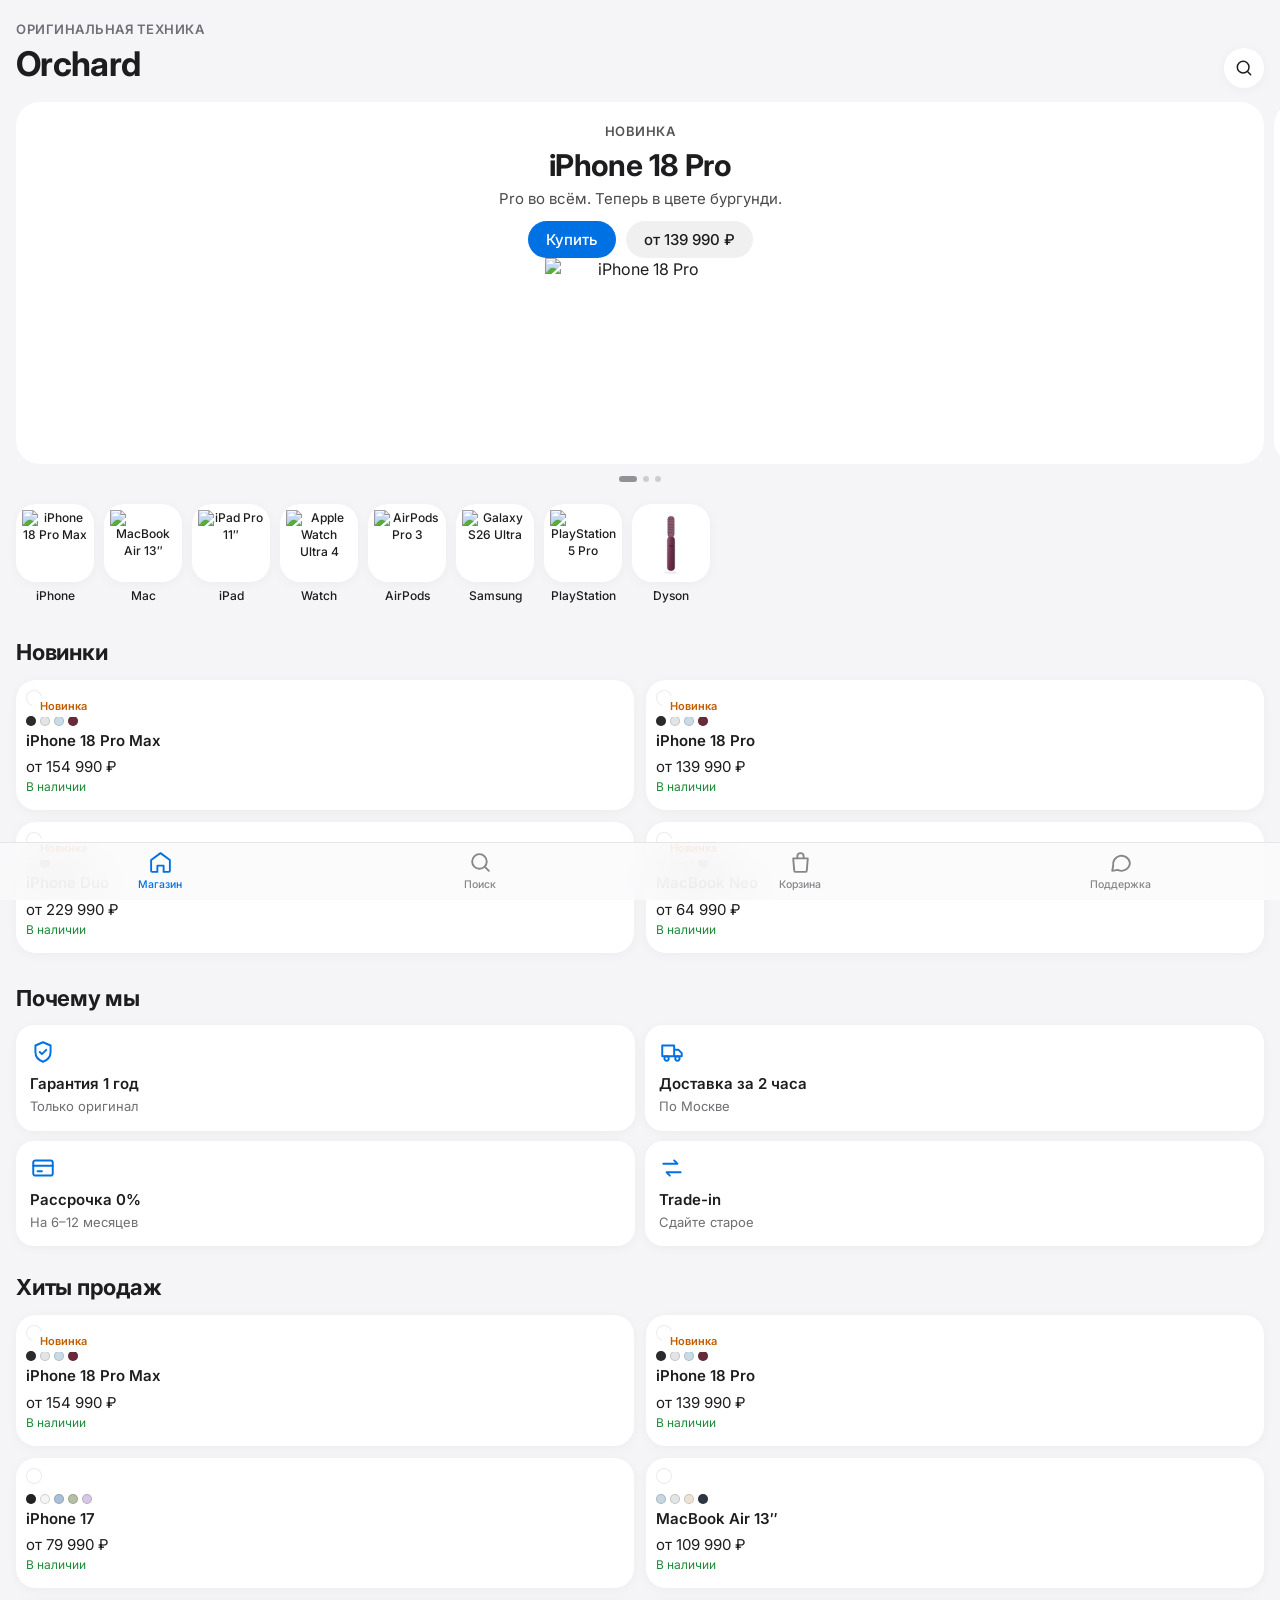
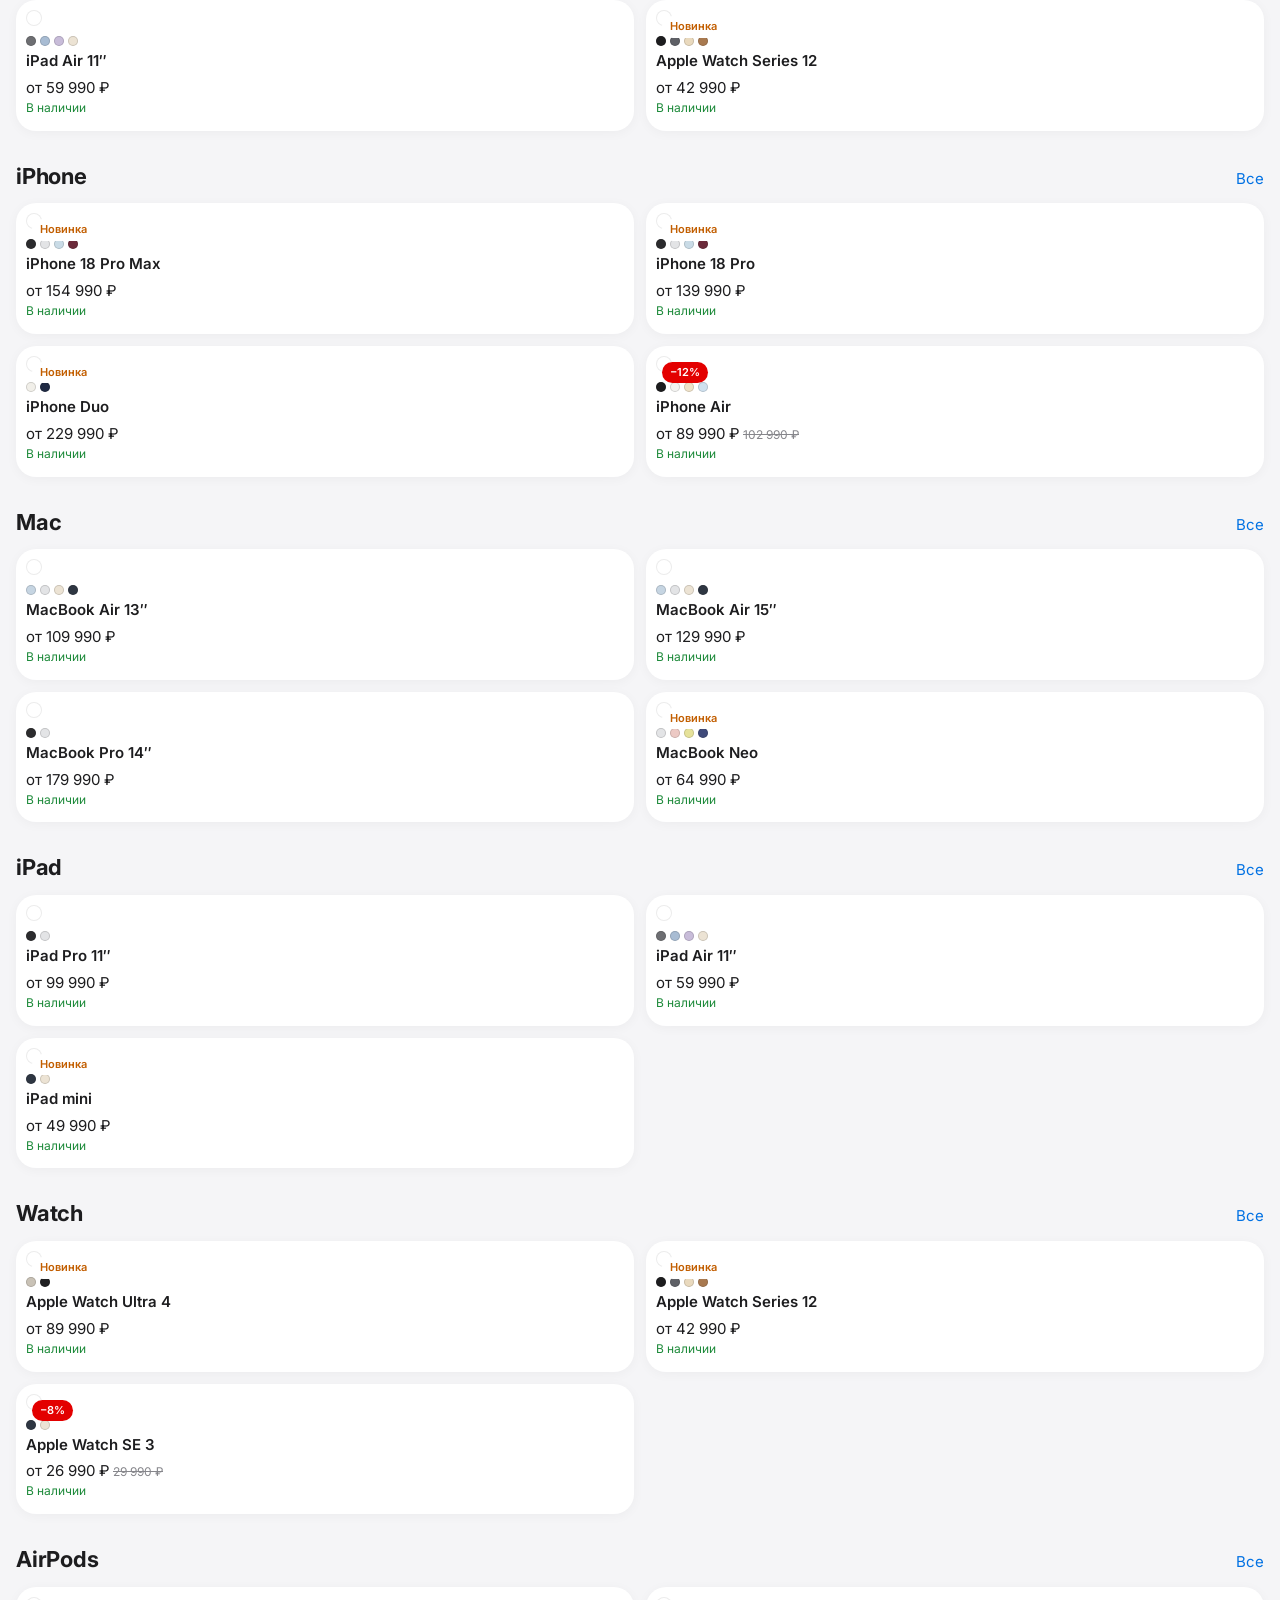
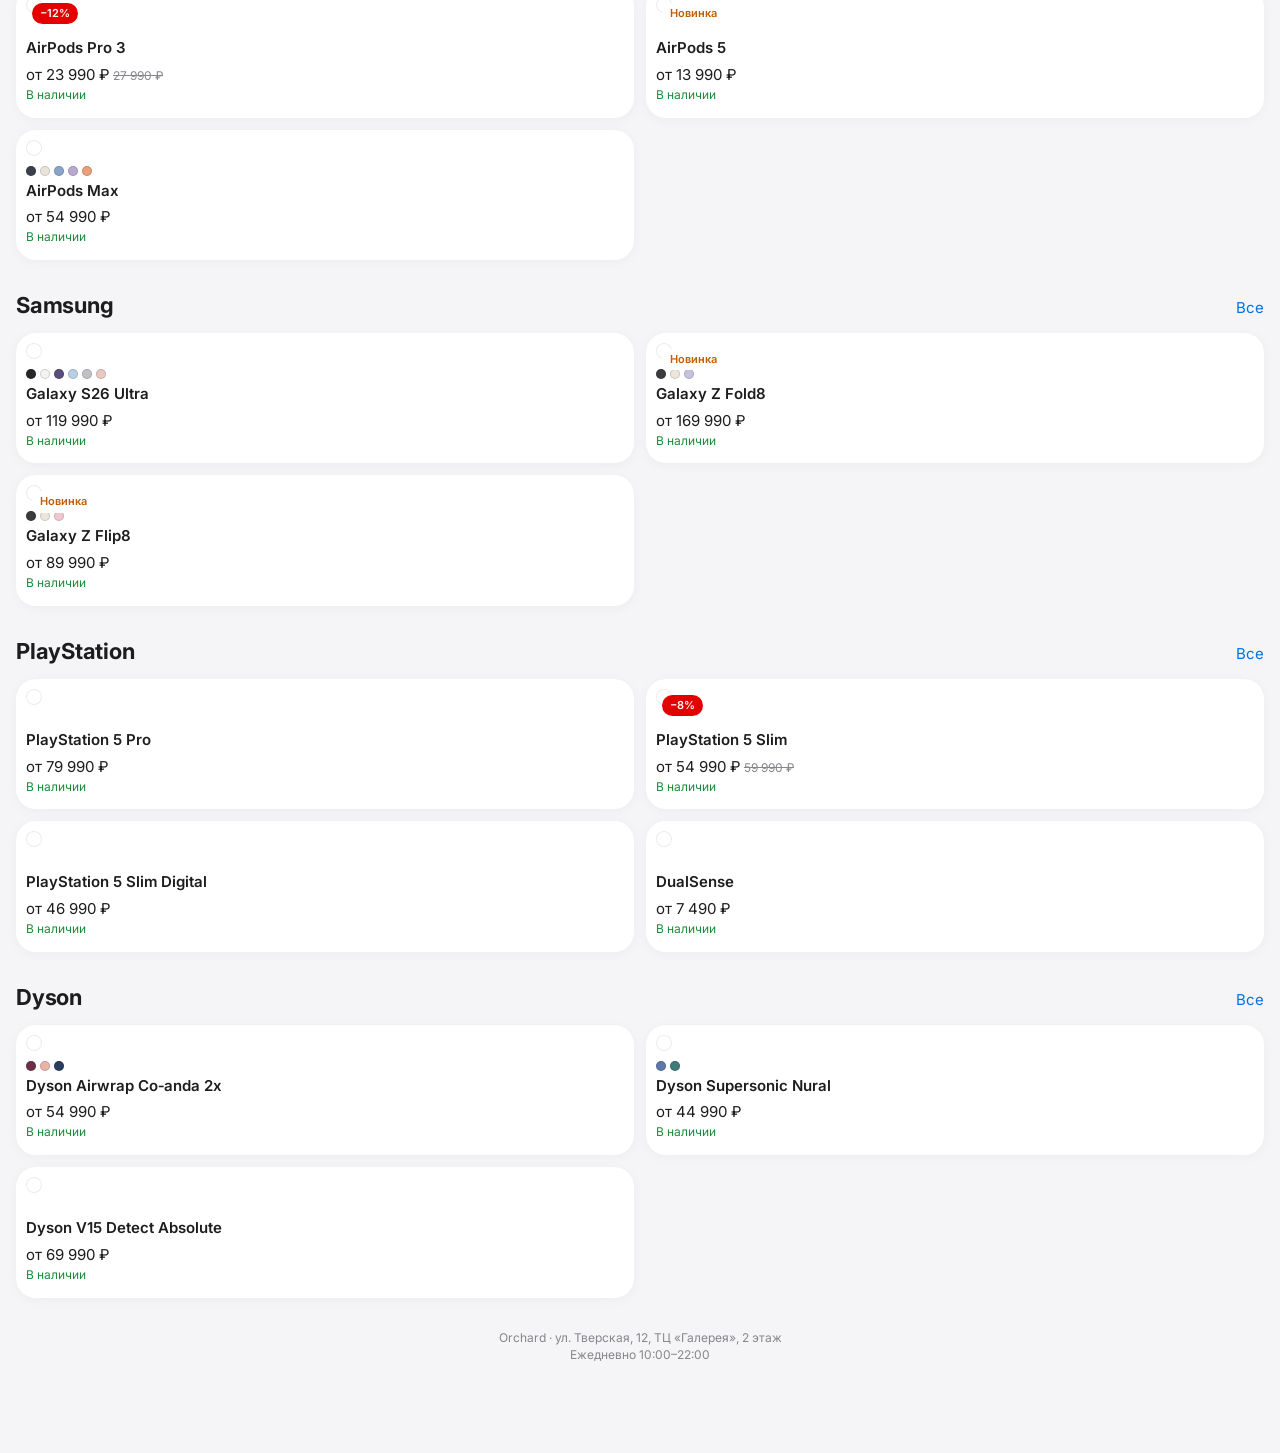
==== index.html @ dff0ef28 "Fix mobile layout: lock width, 2-column grids, stable photo sizes - grid columns use minmax(0,1fr) s" ====
<!doctype html>
<html lang="ru">
<head>
  <meta charset="utf-8">
  <meta name="viewport" content="width=device-width, initial-scale=1, maximum-scale=1, user-scalable=no, viewport-fit=cover">
  <meta name="format-detection" content="telephone=no">
  <title>Orchard — магазин техники</title>
  <script src="https://telegram.org/js/telegram-web-app.js"></script>
  <link rel="preconnect" href="https://fonts.googleapis.com">
  <link rel="preconnect" href="https://fonts.gstatic.com" crossorigin>
  <link href="https://fonts.googleapis.com/css2?family=Inter:wght@400;500;600;700&display=swap" rel="stylesheet">
  <link rel="stylesheet" href="css/style.css?v=10">
</head>
<body>
  <main id="view"></main>
  <div id="bottom"></div>
  <nav id="tabbar"></nav>
  <div id="toast"></div>

  <script src="js/data.js?v=10"></script>
  <script src="js/photos.js?v=10"></script>
  <script src="js/art.js?v=10"></script>
  <script src="js/app.js?v=10"></script>
</body>
</html>
---- css/style.css ----
:root {
  --bg: #f5f5f7;
  --card: #ffffff;
  --img-bg: #ffffff;
  --text: #1d1d1f;
  --text2: #6e6e73;
  --text3: #86868b;
  --line: rgba(0, 0, 0, .08);
  --accent: #0071e3;
  --accent-text: #ffffff;
  --green: #1d8a3a;
  --orange: #c25e00;
  --red: #e30000;
  --chip: rgba(0, 0, 0, .05);
  --bar: rgba(250, 250, 252, .82);
  --shadow: 0 2px 12px rgba(0, 0, 0, .04);
  --radius: 20px;
  --tabbar-h: 58px;
  --safe-b: env(safe-area-inset-bottom, 0px);
  --font: -apple-system, BlinkMacSystemFont, "SF Pro Text", "Inter", system-ui, sans-serif;
  color-scheme: light;
}
:root[data-theme="dark"] {
  --bg: #000000;
  --card: #1c1c1e;
  --img-bg: #ffffff;
  --text: #f5f5f7;
  --text2: #a1a1a6;
  --text3: #8e8e93;
  --line: rgba(255, 255, 255, .1);
  --accent: #2997ff;
  --green: #30d158;
  --orange: #ff9f0a;
  --red: #ff453a;
  --chip: rgba(255, 255, 255, .08);
  --bar: rgba(22, 22, 24, .82);
  --shadow: none;
  color-scheme: dark;
}

* { box-sizing: border-box; -webkit-tap-highlight-color: transparent; }
html, body { margin: 0; padding: 0; width: 100%; max-width: 100%; overflow-x: clip; overscroll-behavior-x: none; }
html { -webkit-text-size-adjust: 100%; text-size-adjust: 100%; }
body {
  background: var(--bg);
  color: var(--text);
  font-family: var(--font);
  font-size: 16px;
  line-height: 1.4;
  -webkit-font-smoothing: antialiased;
}
button { font: inherit; color: inherit; background: none; border: 0; padding: 0; cursor: pointer; }
input, textarea { font: inherit; color: inherit; }
img { display: block; max-width: 100%; }
svg { display: block; }

#view { padding-bottom: calc(var(--tabbar-h) + var(--safe-b) + 24px); min-height: 100vh; }
#view.no-tabbar { padding-bottom: calc(96px + var(--safe-b)); }
.enter { animation: enter .28s cubic-bezier(.2, .8, .2, 1); }
@keyframes enter { from { opacity: 0; transform: translateY(8px); } to { opacity: 1; transform: none; } }

.wrap { padding: 0 16px; }

/* ───── шапки ───── */
.home-head { display: flex; align-items: flex-end; justify-content: space-between; padding: 20px 16px 14px; }
.eyebrow { font-size: 13px; font-weight: 600; color: var(--text2); text-transform: uppercase; letter-spacing: .04em; }
.home-head h1 { margin: 2px 0 0; font-size: 34px; font-weight: 700; letter-spacing: -.02em; }
.round-btn { width: 40px; height: 40px; border-radius: 50%; background: var(--card); display: grid; place-items: center; box-shadow: var(--shadow); }
.round-btn svg { width: 20px; height: 20px; }

.topbar {
  position: sticky; top: 0; z-index: 20;
  display: flex; align-items: center; gap: 8px; min-height: 48px; padding: 6px 12px;
  background: var(--bar); backdrop-filter: saturate(180%) blur(20px); -webkit-backdrop-filter: saturate(180%) blur(20px);
  border-bottom: .5px solid var(--line);
}
.topbar .title { font-weight: 600; font-size: 17px; flex: 1; text-align: center; white-space: nowrap; overflow: hidden; text-overflow: ellipsis; }
.topbar .spacer { width: 72px; }
.backbtn { display: flex; align-items: center; gap: 2px; color: var(--accent); font-size: 17px; width: 72px; }
.backbtn svg { width: 22px; height: 22px; }
.tg .backbtn { visibility: hidden; }
.page-title { font-size: 30px; font-weight: 700; letter-spacing: -.02em; margin: 16px 16px 4px; }
.page-sub { color: var(--text2); margin: 0 16px 14px; font-size: 15px; }

/* ───── главная ───── */
.hero { display: flex; gap: 10px; overflow-x: auto; scroll-snap-type: x mandatory; padding: 0 16px; scrollbar-width: none; }
.hero::-webkit-scrollbar, .hscroll::-webkit-scrollbar, .chips::-webkit-scrollbar, .gallery::-webkit-scrollbar { display: none; }
.slide {
  flex: 0 0 100%; scroll-snap-align: center; border-radius: 24px; overflow: hidden; position: relative;
  min-height: 330px; padding: 20px 20px 16px; text-align: center; display: flex; flex-direction: column; align-items: center;
}
.slide .kicker { font-size: 13px; font-weight: 600; letter-spacing: .04em; text-transform: uppercase; opacity: .75; }
.slide h2 { margin: 4px 0 2px; font-size: 30px; font-weight: 700; letter-spacing: -.02em; }
.slide p { margin: 0; font-size: 15px; opacity: .8; }
.slide .art { width: 190px; height: 190px; margin-top: auto; }
.slide .art img { width: 100%; height: 100%; object-fit: contain; }
.slide .cta { margin-top: 12px; display: flex; gap: 10px; align-items: center; justify-content: center; font-size: 15px; }
.pill-btn { background: var(--accent); color: var(--accent-text); border-radius: 980px; padding: 8px 18px; font-weight: 500; font-size: 15px; }
.pill-btn.light { background: rgba(255, 255, 255, .22); color: inherit; backdrop-filter: blur(10px); }
.slide.light, .slide.warm, .slide.cool { background: #ffffff; color: #1d1d1f; }
.slide .pill-btn.light { background: rgba(0, 0, 0, .06); }
.dots { display: flex; justify-content: center; gap: 6px; margin: 12px 0 4px; }
.dots i { width: 6px; height: 6px; border-radius: 3px; background: var(--text3); opacity: .35; transition: all .25s; }
.dots i.on { width: 18px; opacity: .9; }

.cats { display: flex; gap: 10px; overflow-x: auto; padding: 18px 16px 6px; scrollbar-width: none; }
.cats::-webkit-scrollbar { display: none; }
.cat { flex: 0 0 auto; width: 78px; text-align: center; font-size: 12px; font-weight: 500; }
.cat .ic { width: 78px; height: 78px; border-radius: 20px; background: var(--img-bg); box-shadow: var(--shadow); padding: 6px; margin-bottom: 6px; }
.cat .ic svg, .cat .ic img { width: 100%; height: 100%; object-fit: contain; }

.section-h { display: flex; align-items: baseline; justify-content: space-between; padding: 26px 16px 12px; }
.section-h h3 { margin: 0; font-size: 22px; font-weight: 700; letter-spacing: -.01em; }
.section-h button { color: var(--accent); font-size: 15px; }

.hscroll { display: flex; gap: 12px; overflow-x: auto; padding: 0 16px 4px; scroll-snap-type: x proximity; scrollbar-width: none; }
.hscroll .pcard { flex: 0 0 168px; scroll-snap-align: start; }

.perks { display: grid; grid-template-columns: 1fr 1fr; gap: 10px; padding: 0 16px; }
.perk { background: var(--card); border-radius: 18px; padding: 14px; box-shadow: var(--shadow); text-align: left; }
.perk svg { width: 26px; height: 26px; color: var(--accent); margin-bottom: 8px; }
.perk b { display: block; font-size: 15px; font-weight: 600; }
.perk span { font-size: 13px; color: var(--text2); }

/* ───── карточки товаров ───── */
.grid { display: grid; grid-template-columns: repeat(2, minmax(0, 1fr)); gap: 12px; padding: 0 16px; }
.pcard { background: var(--card); border-radius: var(--radius); padding: 10px 10px 14px; text-align: left; box-shadow: var(--shadow); display: flex; flex-direction: column; position: relative; min-width: 0; overflow: hidden; }
.pcard .img { aspect-ratio: 1; border-radius: 14px; background: var(--img-bg); padding: 8px; margin-bottom: 10px; box-shadow: inset 0 0 0 1px var(--line); }
.pcard .img svg, .pcard .img img { width: 100%; height: 100%; object-fit: contain; }
.pcard .sw { display: flex; gap: 4px; margin-bottom: 6px; height: 10px; }
.pcard .sw i { width: 10px; height: 10px; border-radius: 50%; box-shadow: inset 0 0 0 1px rgba(0, 0, 0, .15); }
.pcard .nm { font-weight: 600; font-size: 15px; line-height: 1.25; overflow-wrap: anywhere; }
.pcard .pr { margin-top: auto; padding-top: 6px; font-size: 15px; }
.pcard .pr s { color: var(--text3); font-size: 12px; margin-left: 4px; }
.pcard .st { font-size: 12px; margin-top: 2px; }
.badge { position: absolute; z-index: 2; top: 16px; left: 16px; font-size: 11px; font-weight: 600; padding: 3px 8px; border-radius: 980px; background: var(--card); color: var(--orange); }
.badge.sale { background: var(--red); color: #fff; }
.ok { color: var(--green); }
.warn { color: var(--orange); }

/* ───── фильтры ───── */
.chips { display: flex; gap: 8px; overflow-x: auto; padding: 0 16px 14px; scrollbar-width: none; }
.chip { flex: 0 0 auto; padding: 7px 14px; border-radius: 980px; background: var(--chip); font-size: 14px; font-weight: 500; white-space: nowrap; }
.chip.on { background: var(--text); color: var(--bg); }

/* ───── страница товара ───── */
.gallery-wrap { position: relative; background: var(--img-bg); padding-bottom: 10px; }
.gallery-wrap .dots i { background: #86868b; }
.pd { margin-top: 0; }
.gallery { display: flex; overflow-x: auto; scroll-snap-type: x mandatory; scrollbar-width: none; }
.gallery .g { flex: 0 0 100%; min-width: 0; scroll-snap-align: center; aspect-ratio: 1 / .78; padding: 20px 48px 4px; }
.gallery .g svg, .gallery .g img { width: 100%; height: 100%; object-fit: contain; }
.gallery-wrap .badge { top: 14px; left: 16px; background: #f2f2f4; color: #c25e00; }
.gallery-wrap .badge.sale { background: var(--red); }
.pd { background: var(--card); padding: 4px 16px 20px; border-radius: 0 0 28px 28px; }
.pd h1 { font-size: 28px; font-weight: 700; letter-spacing: -.02em; margin: 6px 0 2px; line-height: 1.15; }
.pd .sub { color: var(--text2); font-size: 15px; }
.stock { display: inline-flex; align-items: center; gap: 6px; font-size: 14px; font-weight: 500; margin-top: 10px; }
.stock::before { content: ""; width: 7px; height: 7px; border-radius: 50%; background: currentColor; }
.price { display: flex; align-items: baseline; gap: 10px; margin-top: 14px; flex-wrap: wrap; }
.price b { font-size: 28px; font-weight: 700; letter-spacing: -.01em; }
.price s { color: var(--text3); font-size: 16px; }
.price .disc { color: var(--red); font-size: 14px; font-weight: 600; }
.installment { font-size: 14px; color: var(--text2); margin-top: 2px; }

.opt-block { margin-top: 22px; }
.opt-label { font-size: 15px; font-weight: 600; margin-bottom: 10px; }
.opt-label span { font-weight: 400; color: var(--text2); }
.swatches { display: flex; flex-wrap: wrap; gap: 12px; }
.swatch { width: 34px; height: 34px; border-radius: 50%; position: relative; box-shadow: inset 0 0 0 1px rgba(0, 0, 0, .15), inset 0 -6px 10px rgba(0, 0, 0, .08); }
.swatch.on::after { content: ""; position: absolute; inset: -5px; border-radius: 50%; border: 2px solid var(--accent); }
.swatch.out::before { content: ""; position: absolute; left: 50%; top: 3px; bottom: 3px; width: 1.5px; background: var(--text3); transform: rotate(45deg); }
.seg { display: grid; grid-template-columns: repeat(2, 1fr); gap: 8px; }
.seg.one { grid-template-columns: 1fr; }
.seg button { border: 1.5px solid var(--line); border-radius: 14px; padding: 11px 12px; text-align: left; transition: border-color .15s; }
.seg button b { display: block; font-size: 15px; font-weight: 600; }
.seg button span { font-size: 13px; color: var(--text2); }
.seg button.on { border-color: var(--accent); }

.info-card { background: var(--card); border-radius: var(--radius); margin: 12px 16px 0; padding: 4px 16px; box-shadow: var(--shadow); }
.info-card h4 { margin: 14px 0 4px; font-size: 17px; }
.row { display: flex; align-items: center; gap: 12px; padding: 13px 0; border-bottom: .5px solid var(--line); }
.row:last-child { border-bottom: 0; }
.row svg { width: 22px; height: 22px; flex: 0 0 auto; color: var(--accent); }
.row .t { flex: 1; font-size: 15px; }
.row .t small { display: block; color: var(--text2); font-size: 13px; }
.spec { display: flex; gap: 12px; padding: 11px 0; border-bottom: .5px solid var(--line); font-size: 14px; }
.spec:last-child { border-bottom: 0; }
.spec .k { flex: 0 0 38%; color: var(--text2); }
.spec .v { flex: 1; }
.link-row { width: 100%; text-align: left; }
.link-row .chev { width: 16px; height: 16px; color: var(--text3); }

/* ───── нижняя панель покупки ───── */
.buybar {
  position: fixed; left: 0; right: 0; bottom: 0; z-index: 30;
  display: flex; align-items: center; gap: 12px;
  padding: 10px 16px calc(10px + var(--safe-b));
  background: var(--bar); backdrop-filter: saturate(180%) blur(20px); -webkit-backdrop-filter: saturate(180%) blur(20px);
  border-top: .5px solid var(--line);
}
.buybar .sum { flex: 1; min-width: 0; }
.buybar .sum small { display: block; font-size: 12px; color: var(--text2); white-space: nowrap; overflow: hidden; text-overflow: ellipsis; }
.buybar .sum b { font-size: 19px; }
.btn { background: var(--accent); color: var(--accent-text); border-radius: 14px; padding: 14px 22px; font-weight: 600; font-size: 16px; text-align: center; transition: transform .1s, opacity .15s; }
.btn:active { transform: scale(.97); opacity: .9; }
.btn.block { display: block; width: 100%; }
.btn.ghost { background: var(--chip); color: var(--text); }
.btn.in-cart { background: var(--green); }

/* ───── таббар ───── */
#tabbar {
  position: fixed; left: 0; right: 0; bottom: 0; z-index: 40;
  display: flex; padding-bottom: var(--safe-b); height: calc(var(--tabbar-h) + var(--safe-b));
  background: var(--bar); backdrop-filter: saturate(180%) blur(20px); -webkit-backdrop-filter: saturate(180%) blur(20px);
  border-top: .5px solid var(--line);
}
#tabbar.hidden { display: none; }
#tabbar button { flex: 1; display: flex; flex-direction: column; align-items: center; justify-content: center; gap: 3px; font-size: 10.5px; font-weight: 500; color: var(--text3); position: relative; }
#tabbar button svg { width: 25px; height: 25px; }
#tabbar button.on { color: var(--accent); }
#tabbar .cnt { position: absolute; top: 5px; left: calc(50% + 6px); min-width: 17px; height: 17px; padding: 0 5px; border-radius: 9px; background: var(--red); color: #fff; font-size: 11px; font-weight: 600; display: grid; place-items: center; }

/* ───── корзина ───── */
.citem { display: flex; gap: 12px; padding: 14px 0; border-bottom: .5px solid var(--line); }
.citem:last-child { border-bottom: 0; }
.citem .img { width: 76px; height: 76px; border-radius: 14px; background: var(--img-bg); padding: 4px; flex: 0 0 auto; }
.citem .img svg, .citem .img img { width: 100%; height: 100%; object-fit: contain; }
.citem .info { flex: 1; min-width: 0; }
.citem .nm { font-weight: 600; font-size: 15px; }
.citem .vr { font-size: 13px; color: var(--text2); margin-top: 1px; }
.citem .bottom { display: flex; align-items: center; justify-content: space-between; margin-top: 8px; }
.citem .pr { font-weight: 600; }
.stepper { display: flex; align-items: center; background: var(--chip); border-radius: 980px; }
.stepper button { width: 32px; height: 30px; display: grid; place-items: center; }
.stepper button svg { width: 16px; height: 16px; }
.stepper span { min-width: 18px; text-align: center; font-size: 15px; font-weight: 600; }
.sumrow { display: flex; justify-content: space-between; padding: 8px 0; font-size: 15px; color: var(--text2); }
.sumrow.total { color: var(--text); font-weight: 700; font-size: 19px; padding-top: 12px; border-top: .5px solid var(--line); margin-top: 4px; }
.empty { text-align: center; padding: 70px 32px 20px; }
.empty .big { width: 84px; height: 84px; margin: 0 auto 16px; border-radius: 50%; background: var(--card); display: grid; place-items: center; color: var(--text3); box-shadow: var(--shadow); }
.empty .big svg { width: 40px; height: 40px; }
.empty h2 { margin: 0 0 6px; font-size: 22px; }
.empty p { margin: 0 0 22px; color: var(--text2); }

/* ───── форма ───── */
.field { display: block; padding: 10px 0; border-bottom: .5px solid var(--line); }
.field:last-child { border-bottom: 0; }
.field span { display: block; font-size: 13px; color: var(--text2); margin-bottom: 2px; }
.field input, .field textarea { width: 100%; border: 0; outline: 0; background: transparent; font-size: 16px; padding: 2px 0; resize: none; }
.field.err span { color: var(--red); }
.seg3 { display: flex; background: var(--chip); border-radius: 12px; padding: 3px; margin: 12px 0; }
.seg3 button { flex: 1; padding: 8px 4px; border-radius: 9px; font-size: 14px; font-weight: 500; }
.seg3 button.on { background: var(--card); box-shadow: 0 1px 4px rgba(0, 0, 0, .12); }

/* ───── заказ оформлен ───── */
.done { text-align: center; padding: 56px 24px 10px; }
.done .check { width: 92px; height: 92px; margin: 0 auto 20px; border-radius: 50%; background: var(--green); display: grid; place-items: center; animation: pop .5s cubic-bezier(.2, 1.6, .4, 1); }
.done .check svg { width: 46px; height: 46px; color: #fff; }
@keyframes pop { from { transform: scale(.3); opacity: 0; } to { transform: none; opacity: 1; } }
.done h1 { font-size: 26px; margin: 0 0 8px; letter-spacing: -.01em; }
.done p { color: var(--text2); margin: 0 0 6px; }

/* ───── поиск ───── */
.searchbox { position: sticky; top: 0; z-index: 20; padding: 12px 16px; background: var(--bg); }
.searchbox label { display: flex; align-items: center; gap: 8px; background: var(--chip); border-radius: 12px; padding: 9px 12px; }
.searchbox svg { width: 18px; height: 18px; color: var(--text3); flex: 0 0 auto; }
.searchbox input { flex: 1; border: 0; outline: 0; background: transparent; font-size: 17px; }
.hint { color: var(--text2); font-size: 14px; padding: 0 16px 10px; }

/* ───── поддержка ───── */
.chat-head { display: flex; align-items: center; gap: 12px; padding: 14px 16px; position: sticky; top: 0; z-index: 20; background: var(--bar); backdrop-filter: saturate(180%) blur(20px); -webkit-backdrop-filter: saturate(180%) blur(20px); border-bottom: .5px solid var(--line); }
.ava { width: 44px; height: 44px; border-radius: 50%; background: linear-gradient(135deg, #2997ff, #0050b3); color: #fff; display: grid; place-items: center; font-weight: 700; font-size: 18px; flex: 0 0 auto; }
.chat-head b { display: block; font-size: 16px; }
.chat-head small { color: var(--green); font-size: 13px; }
.chat-head .round-btn { margin-left: auto; }
.msgs { padding: 14px 12px 10px; display: flex; flex-direction: column; gap: 6px; }
.msg { max-width: 82%; padding: 9px 13px; border-radius: 18px; font-size: 15px; line-height: 1.35; animation: enter .25s ease; white-space: pre-line; }
.msg.bot { align-self: flex-start; background: var(--card); border-bottom-left-radius: 6px; box-shadow: var(--shadow); }
.msg.me { align-self: flex-end; background: var(--accent); color: #fff; border-bottom-right-radius: 6px; }
.msg time { display: block; font-size: 11px; opacity: .55; text-align: right; margin-top: 2px; }
.typing { display: inline-flex; gap: 4px; padding: 14px 16px; }
.typing i { width: 7px; height: 7px; border-radius: 50%; background: var(--text3); animation: blink 1.2s infinite; }
.typing i:nth-child(2) { animation-delay: .2s; }
.typing i:nth-child(3) { animation-delay: .4s; }
@keyframes blink { 0%, 60%, 100% { opacity: .25; } 30% { opacity: 1; } }
.composer {
  position: fixed; left: 0; right: 0; bottom: calc(var(--tabbar-h) + var(--safe-b)); z-index: 30;
  background: var(--bar); backdrop-filter: saturate(180%) blur(20px); -webkit-backdrop-filter: saturate(180%) blur(20px);
  border-top: .5px solid var(--line); padding: 8px 0 8px;
}
.composer .chips { padding: 0 12px 8px; }
.composer form { display: flex; gap: 8px; padding: 0 12px; }
.composer input { flex: 1; border: .5px solid var(--line); background: var(--card); border-radius: 20px; padding: 9px 14px; outline: 0; font-size: 16px; }
.composer button[type=submit] { width: 38px; height: 38px; border-radius: 50%; background: var(--accent); color: #fff; display: grid; place-items: center; flex: 0 0 auto; }
.composer button svg { width: 18px; height: 18px; }
.chat-page { padding-bottom: 120px; }

#toast {
  position: fixed; left: 50%; top: 14px; z-index: 100; transform: translate(-50%, -80px);
  background: rgba(30, 30, 32, .92); color: #fff; padding: 10px 16px; border-radius: 980px; font-size: 14px; font-weight: 500;
  display: flex; align-items: center; gap: 8px; transition: transform .35s cubic-bezier(.2, .9, .3, 1.2); white-space: nowrap;
}
#toast svg { width: 18px; height: 18px; color: #30d158; }
#toast.show { transform: translate(-50%, 0); }

.foot { text-align: center; color: var(--text3); font-size: 12px; padding: 28px 16px 8px; }

/* У официальных фото белый фон, поэтому все площадки под фото — белые */
.gallery .g img { padding: 0; }

/* Рамки под фото: размер задаёт контейнер, а не картинка — иначе Safari
   раздувает сетку по натуральной ширине фото и страница уезжает вбок. */
.pcard .img, .gallery .g, .cat .ic, .slide .art, .citem .img { position: relative; overflow: hidden; }
.pcard .img > img, .pcard .img > svg { position: absolute; inset: 8px; width: calc(100% - 16px); height: calc(100% - 16px); }
.gallery .g > img, .gallery .g > svg { position: absolute; inset: 20px 48px 4px; width: calc(100% - 96px); height: calc(100% - 24px); }
.cat .ic > img, .cat .ic > svg { position: absolute; inset: 6px; width: calc(100% - 12px); height: calc(100% - 12px); }
.citem .img > img, .citem .img > svg { position: absolute; inset: 4px; width: calc(100% - 8px); height: calc(100% - 8px); }
.slide .art > img, .slide .art > svg { position: absolute; inset: 0; width: 100%; height: 100%; }
.slide { min-width: 0; }
.section-h + .grid { margin-bottom: 4px; }
:root[data-theme="dark"] .pcard .sw i, :root[data-theme="dark"] .swatch { box-shadow: inset 0 0 0 1px rgba(255, 255, 255, .28); }
.btn { display: inline-flex; align-items: center; justify-content: center; gap: 6px; line-height: 1.2; white-space: nowrap; }
.btn.block { display: flex; }
.btn svg { width: 18px; height: 18px; flex: 0 0 auto; }
:root[data-theme="dark"] .seg3 button.on { background: #3a3a3c; }
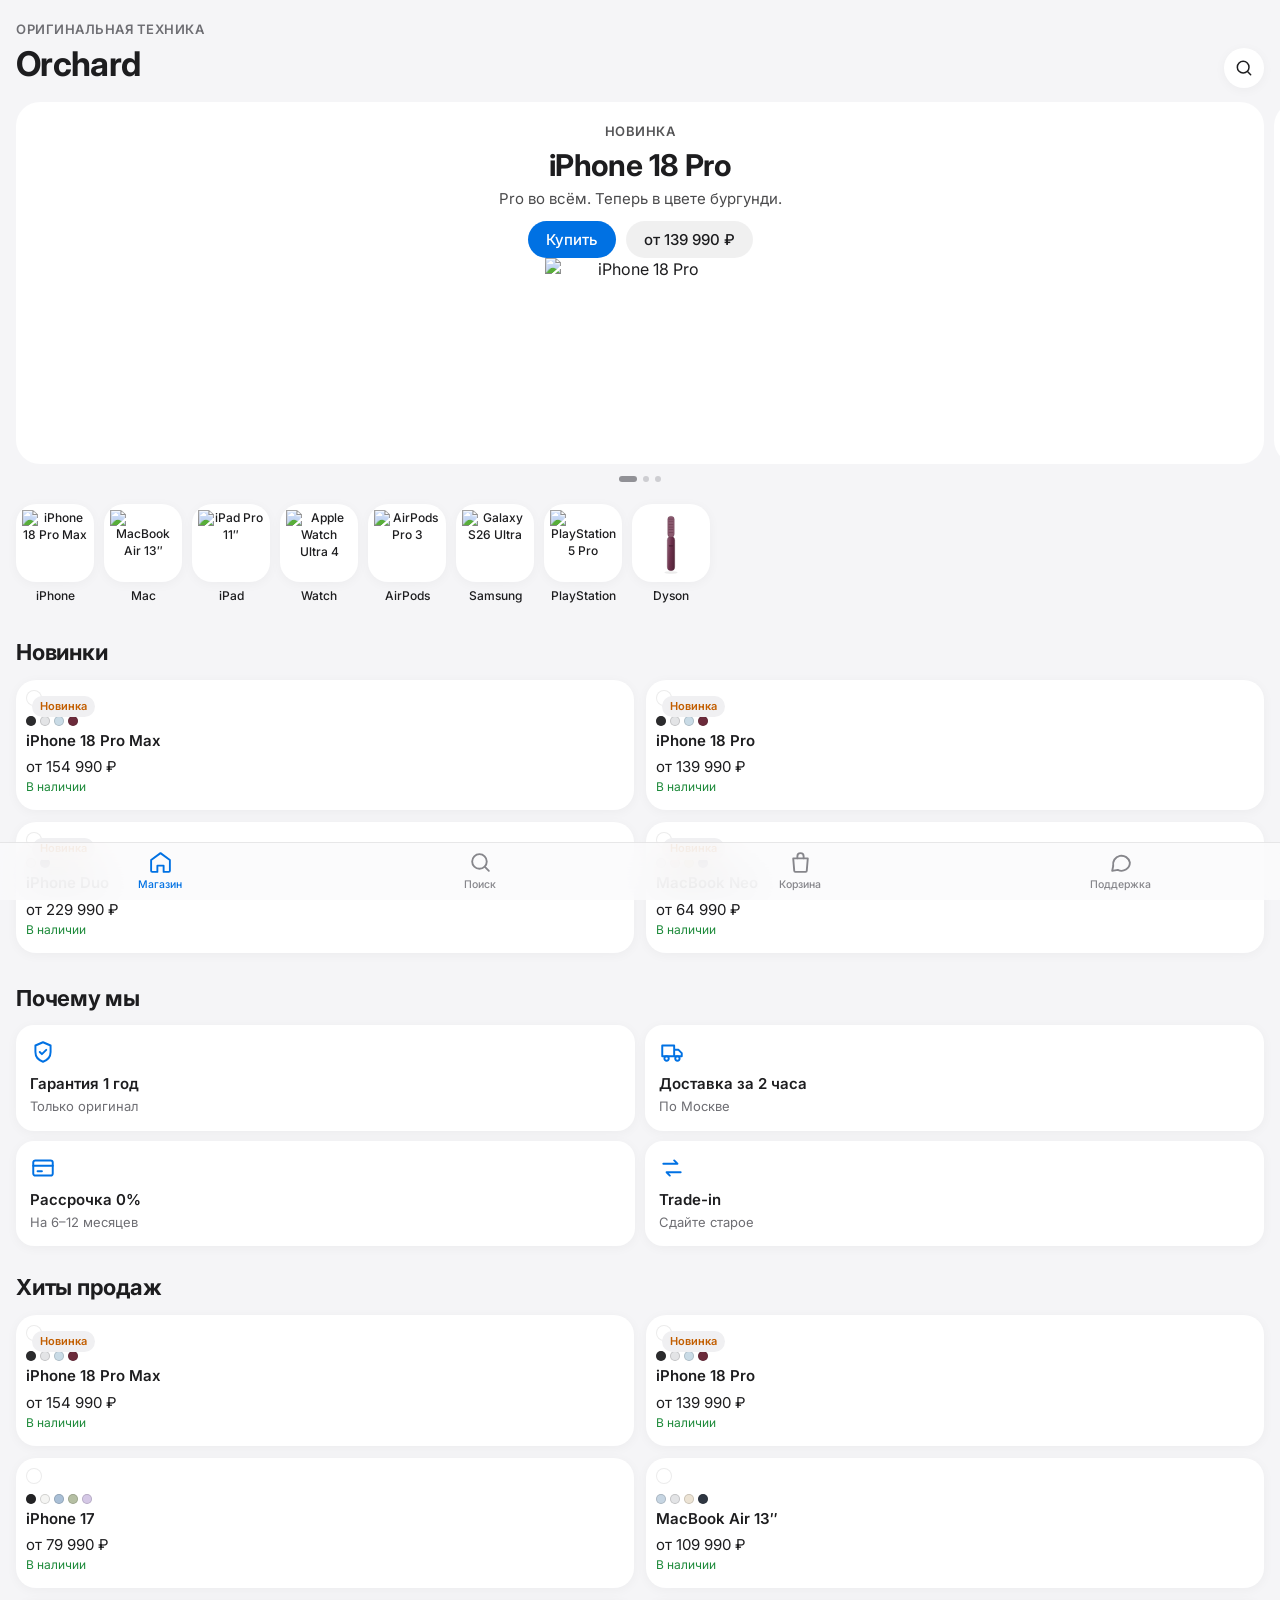
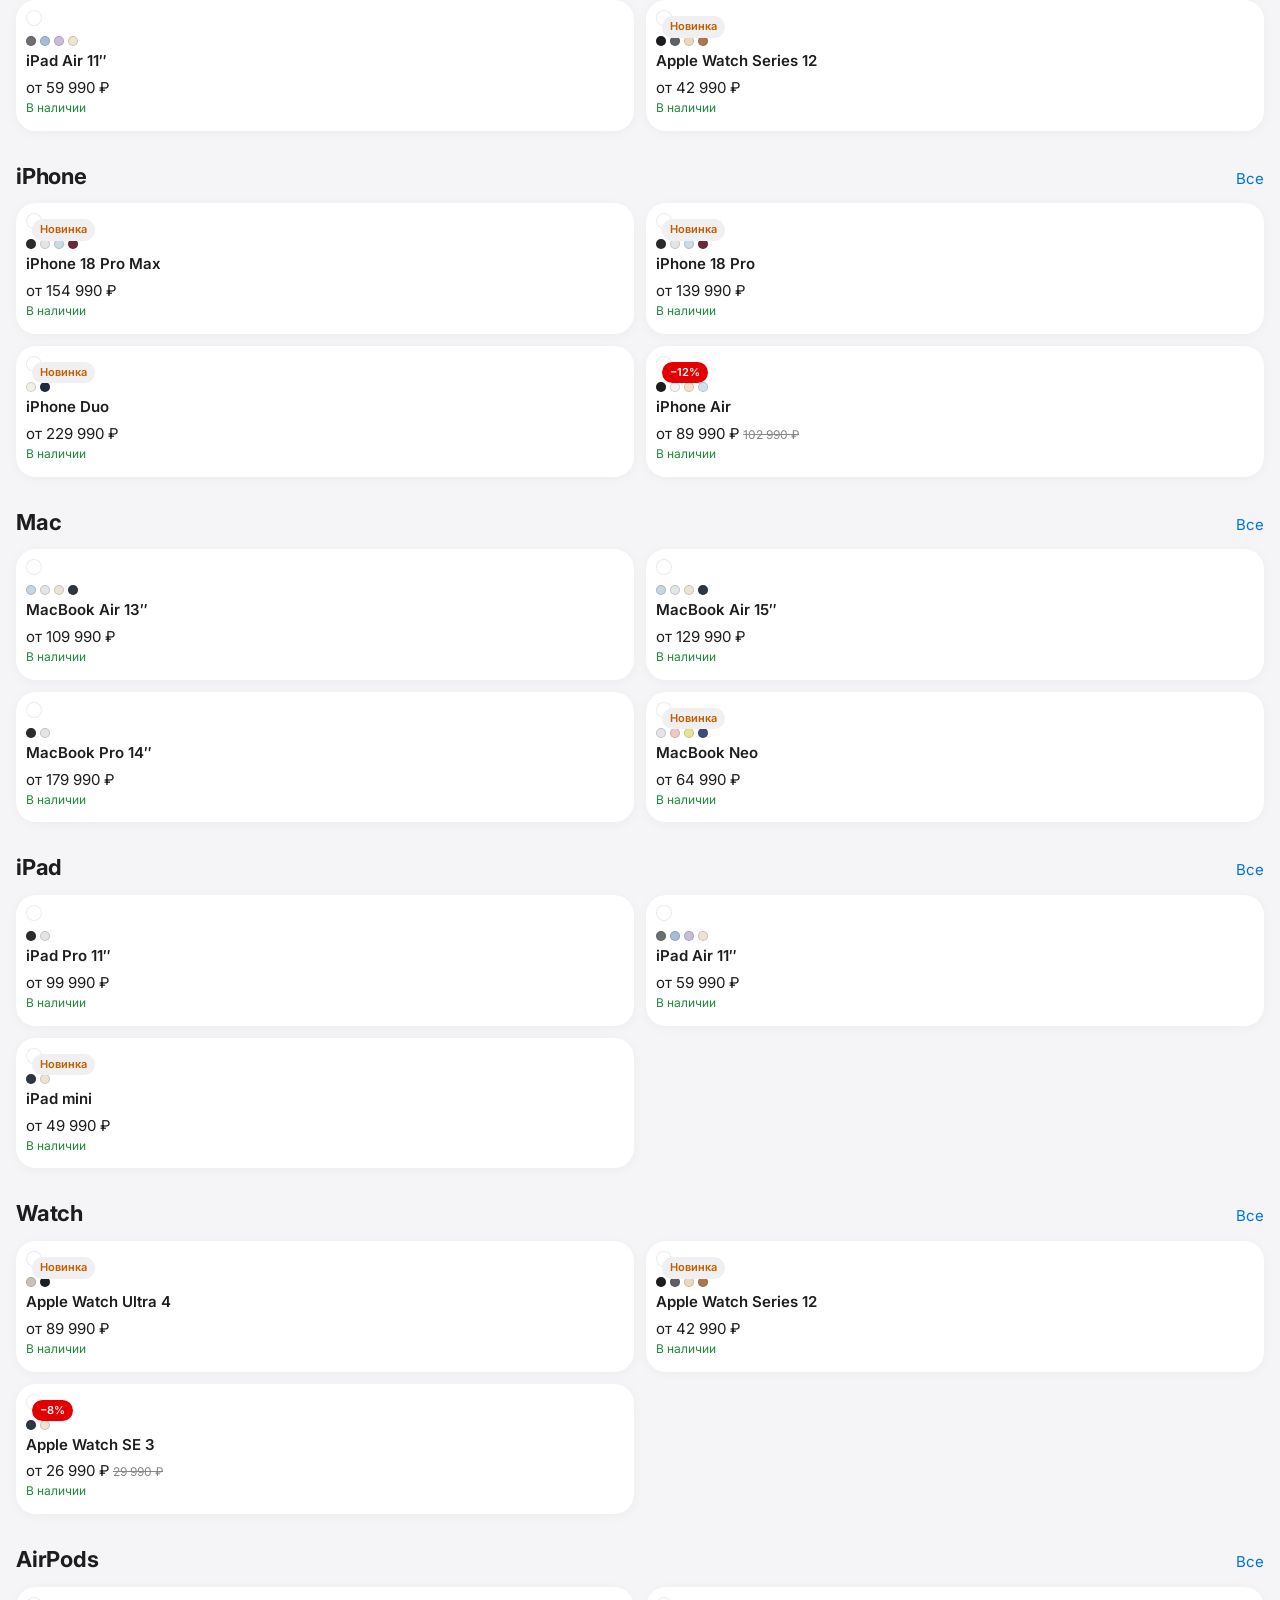
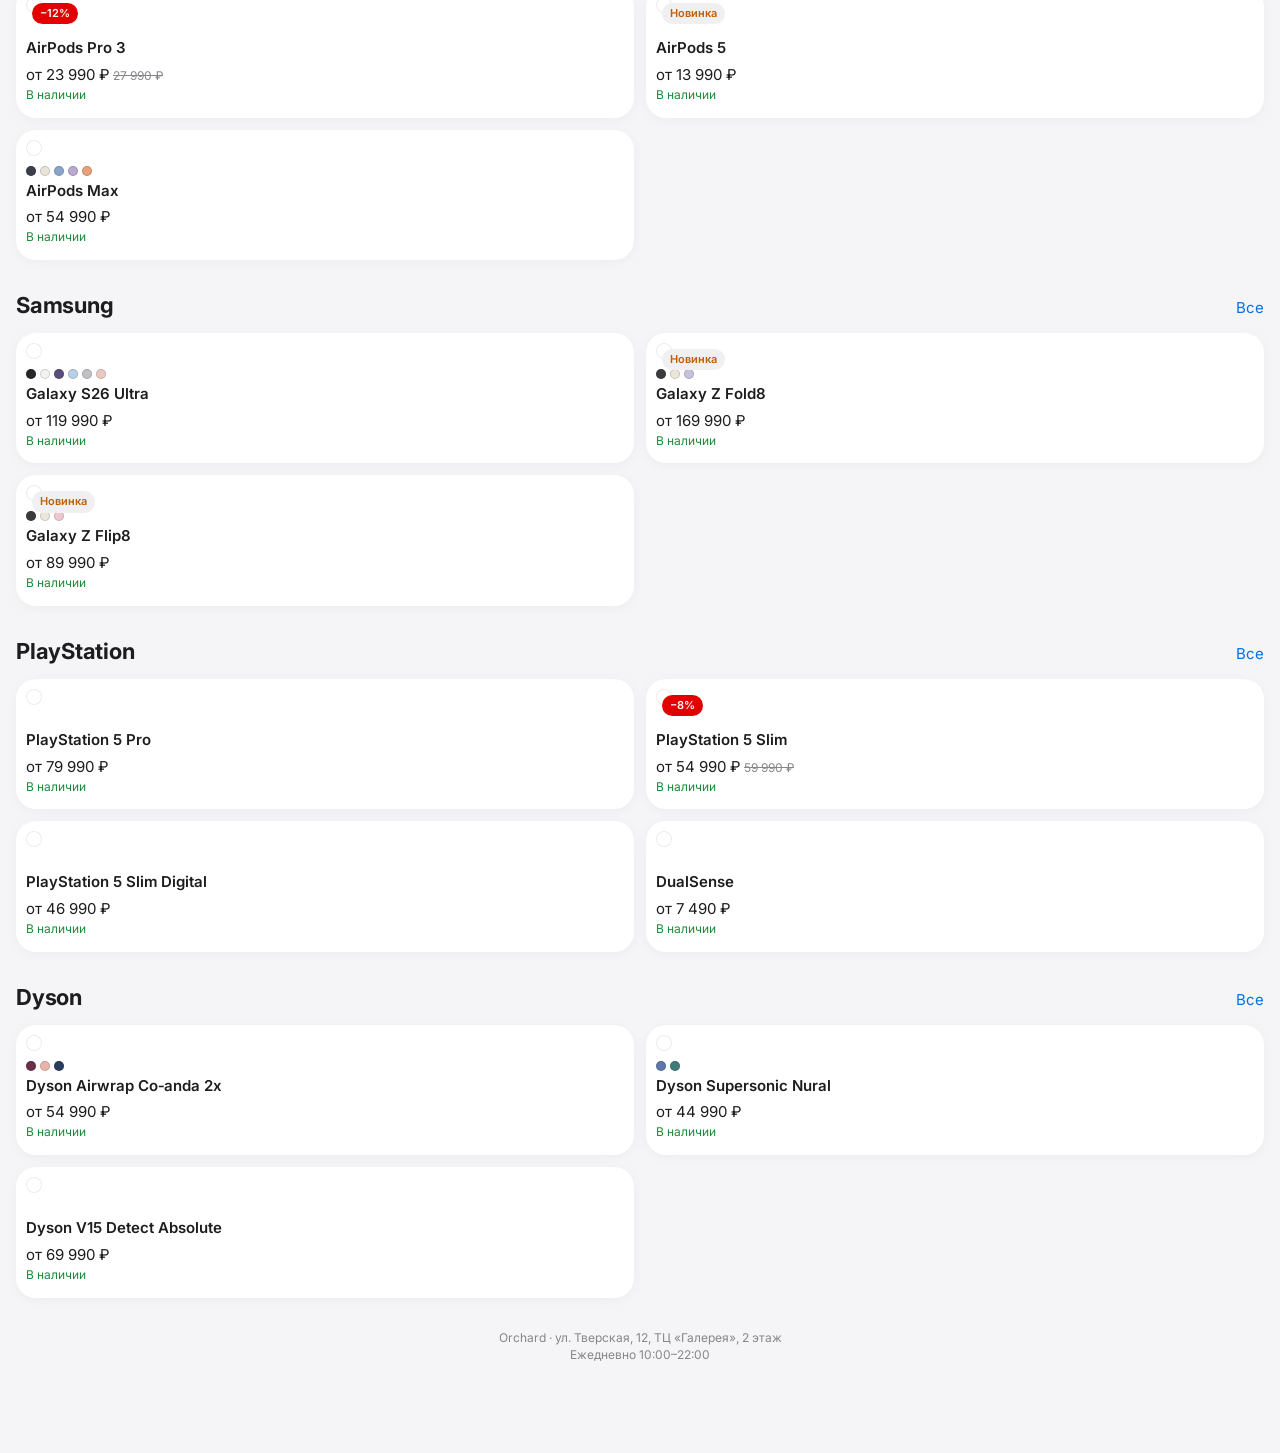
==== commit 72ca5aa2: "Light theme: give New badge a gray pill Co-Authored-By: Claude Opus 5.5 <noreply@anthropic.com>" ====
--- a/index.html
+++ b/index.html
@@ -9,7 +9,7 @@
   <link rel="preconnect" href="https://fonts.googleapis.com">
   <link rel="preconnect" href="https://fonts.gstatic.com" crossorigin>
   <link href="https://fonts.googleapis.com/css2?family=Inter:wght@400;500;600;700&display=swap" rel="stylesheet">
-  <link rel="stylesheet" href="css/style.css?v=10">
+  <link rel="stylesheet" href="css/style.css?v=11">
 </head>
 <body>
   <main id="view"></main>
@@ -17,9 +17,9 @@
   <nav id="tabbar"></nav>
   <div id="toast"></div>
 
-  <script src="js/data.js?v=10"></script>
-  <script src="js/photos.js?v=10"></script>
-  <script src="js/art.js?v=10"></script>
-  <script src="js/app.js?v=10"></script>
+  <script src="js/data.js?v=11"></script>
+  <script src="js/photos.js?v=11"></script>
+  <script src="js/art.js?v=11"></script>
+  <script src="js/app.js?v=11"></script>
 </body>
 </html>
--- a/css/style.css
+++ b/css/style.css
@@ -324,3 +324,4 @@
 .btn.block { display: flex; }
 .btn svg { width: 18px; height: 18px; flex: 0 0 auto; }
 :root[data-theme="dark"] .seg3 button.on { background: #3a3a3c; }
+:root:not([data-theme="dark"]) .badge:not(.sale) { background: #f0f0f2; }
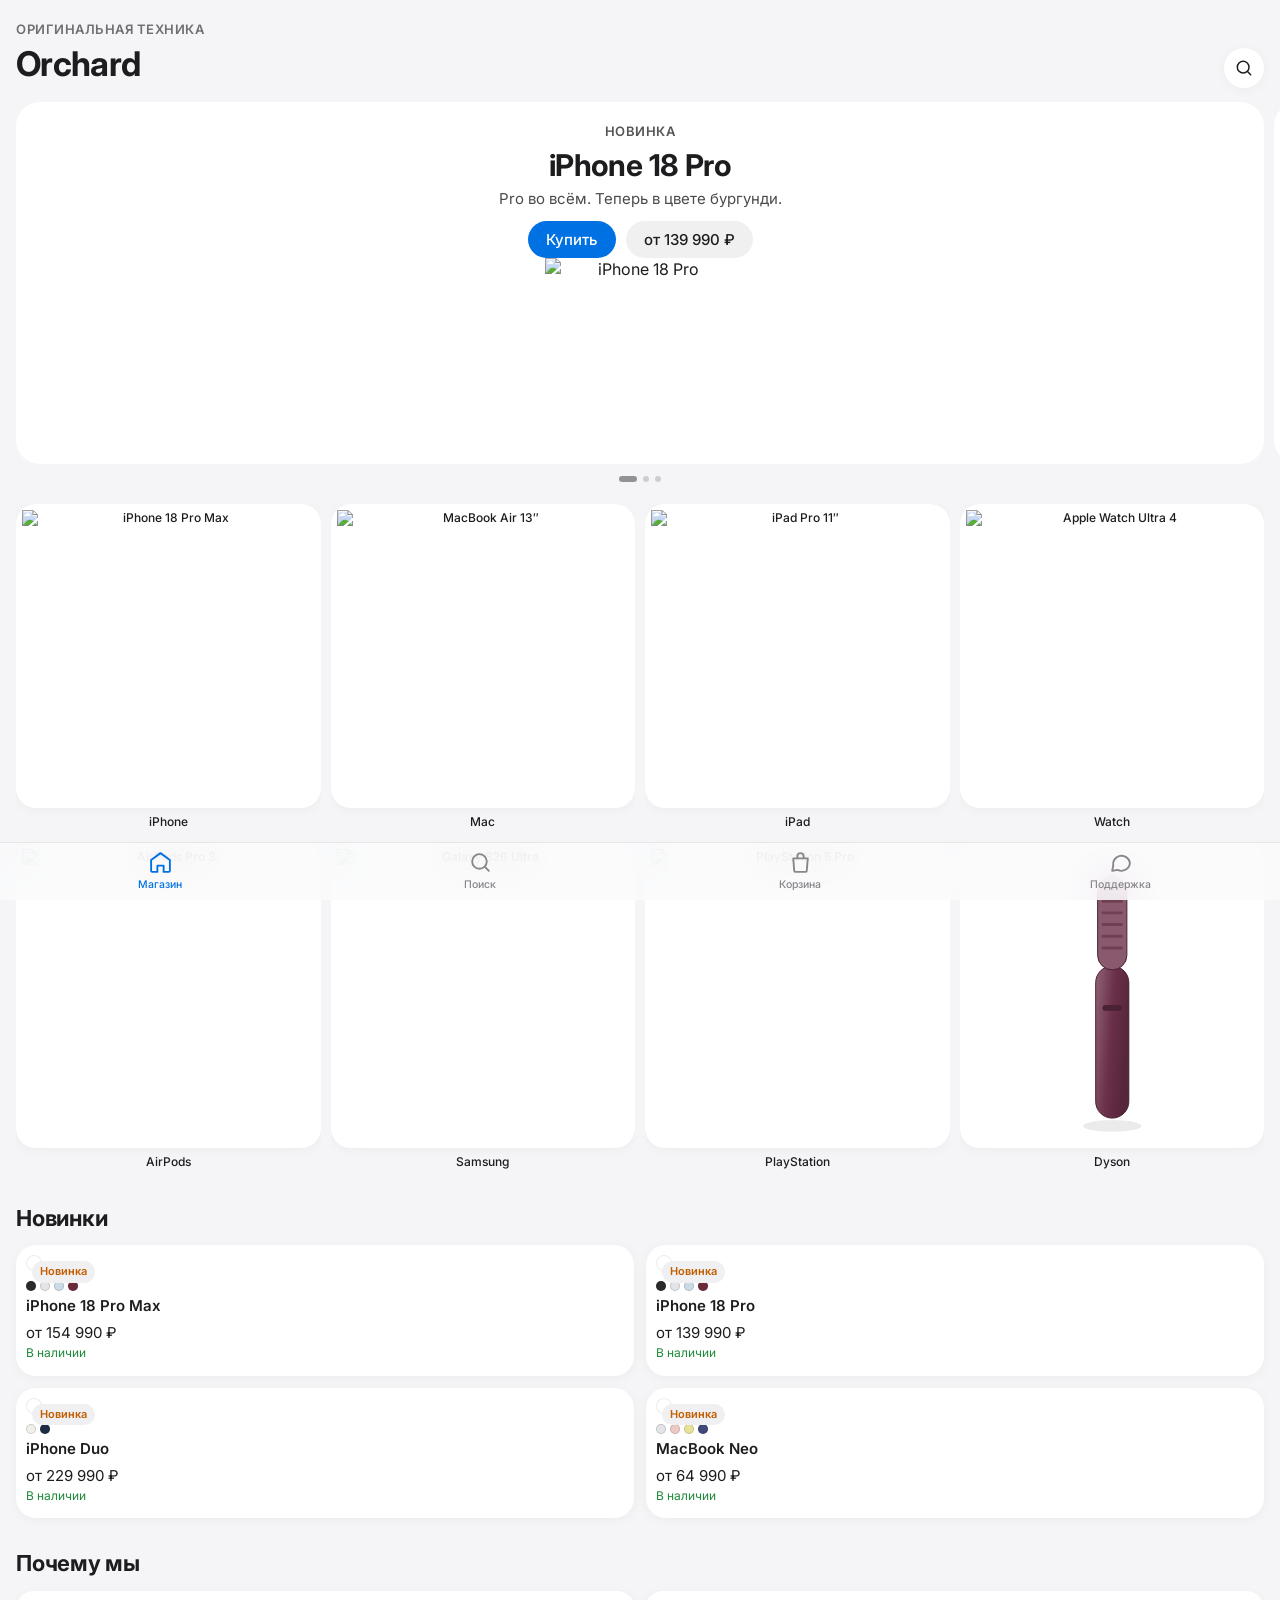
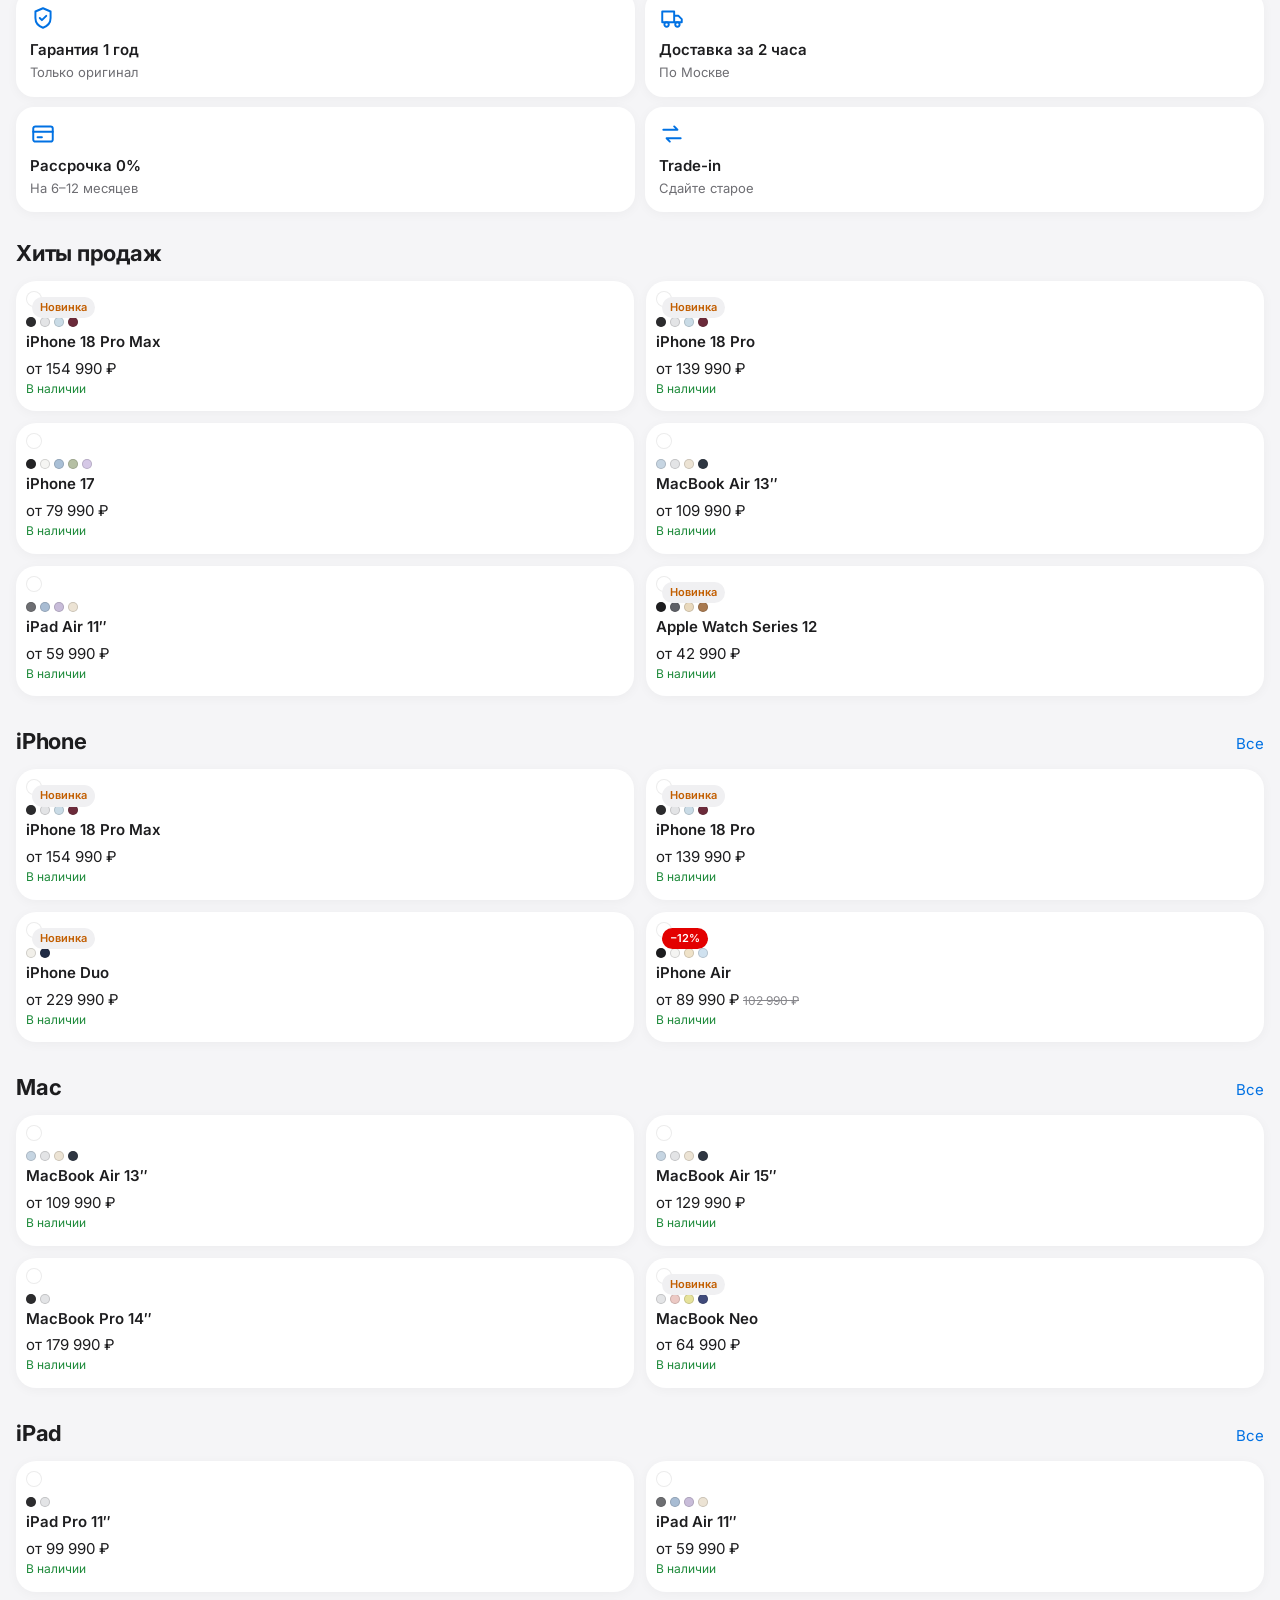
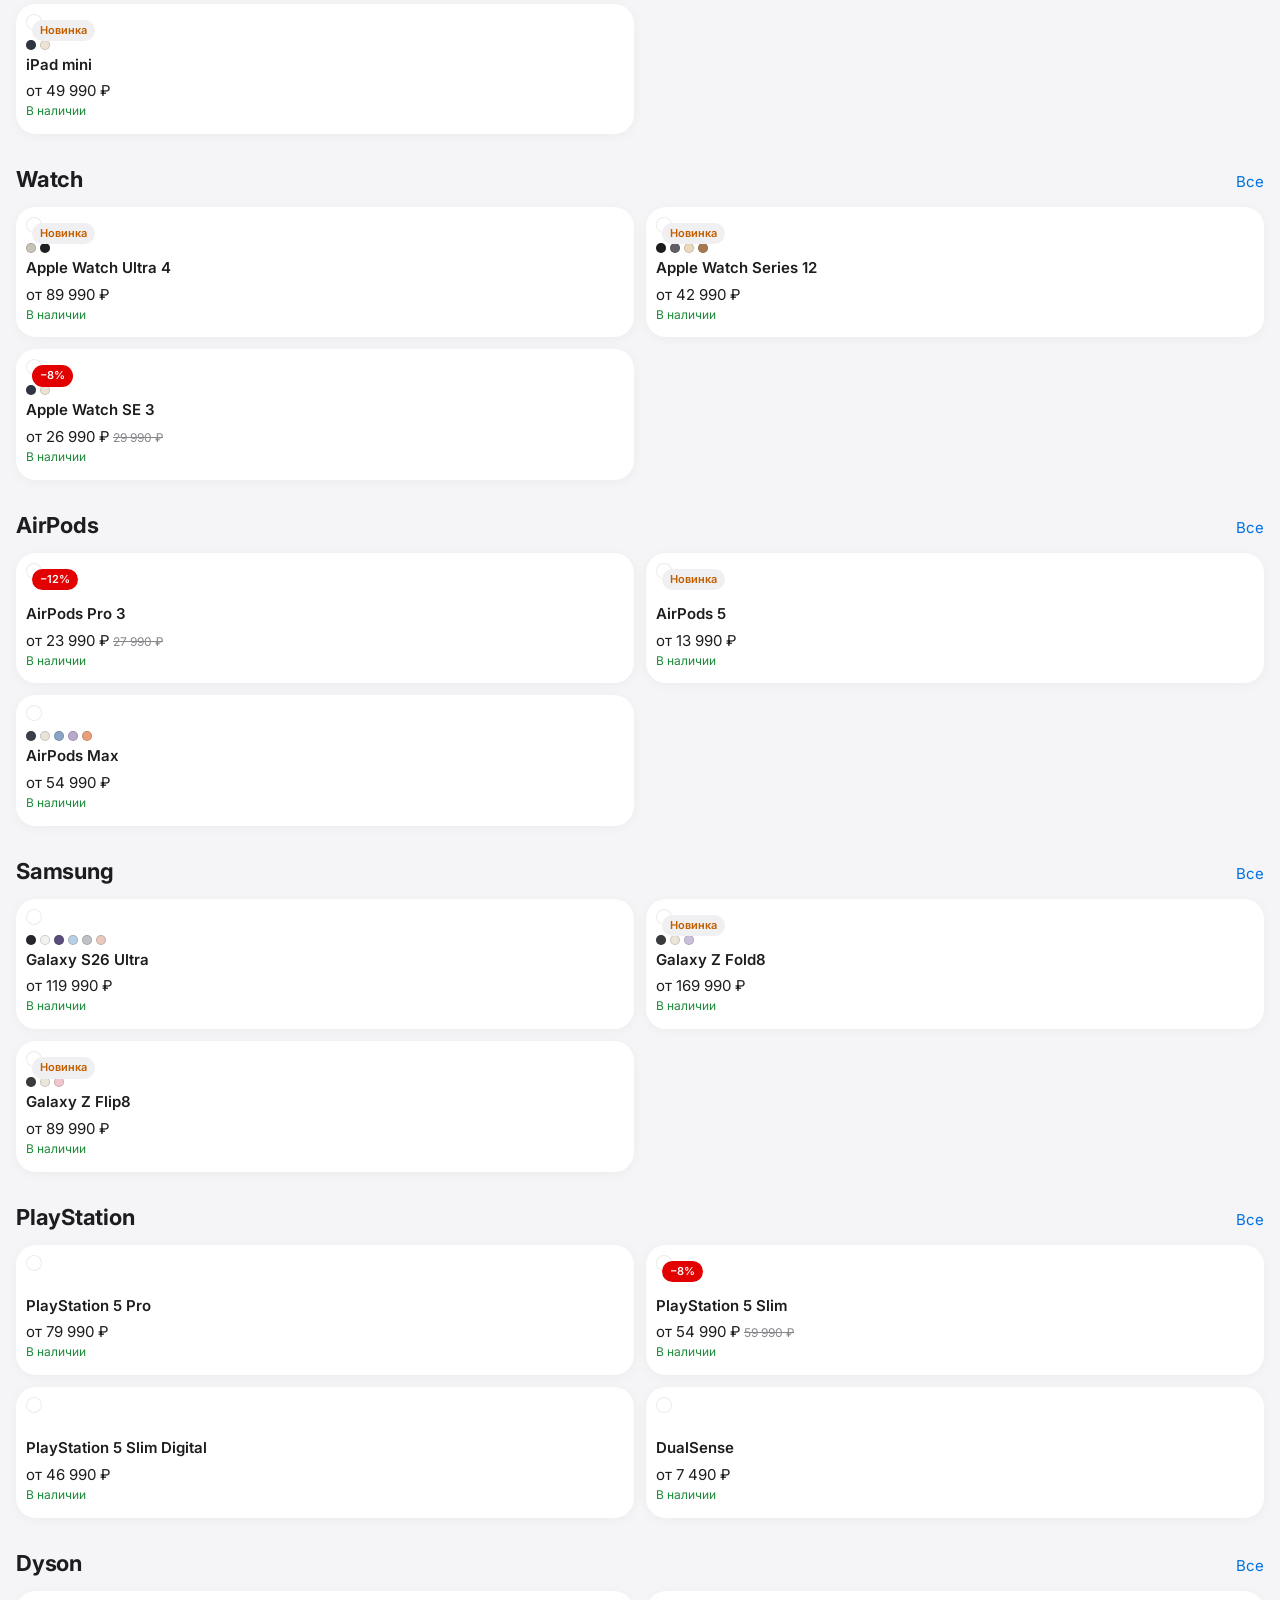
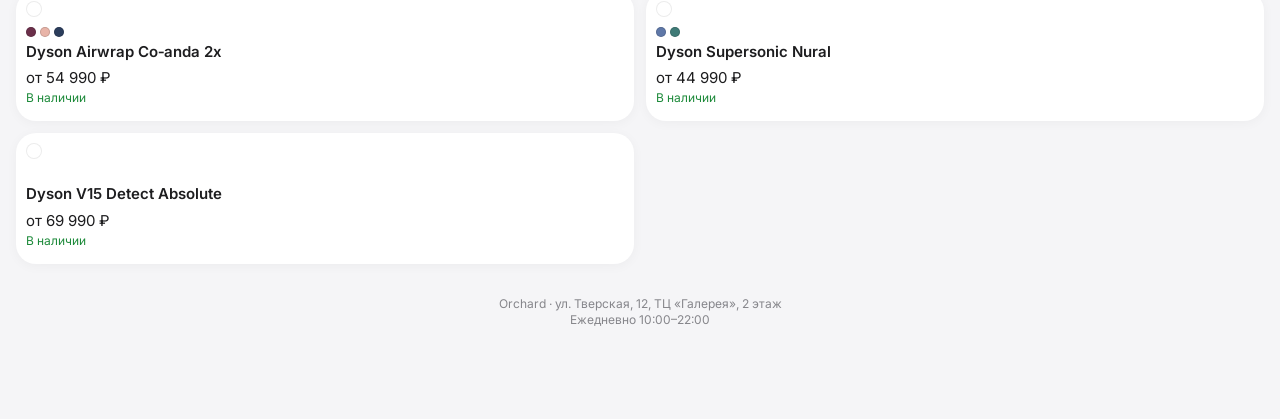
==== commit 796e46fc: "Wrap filters, price sort arrow, full-bleed closeup, fix chat input - filter chips wrap to new lines;" ====
--- a/index.html
+++ b/index.html
@@ -9,7 +9,7 @@
   <link rel="preconnect" href="https://fonts.googleapis.com">
   <link rel="preconnect" href="https://fonts.gstatic.com" crossorigin>
   <link href="https://fonts.googleapis.com/css2?family=Inter:wght@400;500;600;700&display=swap" rel="stylesheet">
-  <link rel="stylesheet" href="css/style.css?v=11">
+  <link rel="stylesheet" href="css/style.css?v=15">
 </head>
 <body>
   <main id="view"></main>
@@ -17,9 +17,9 @@
   <nav id="tabbar"></nav>
   <div id="toast"></div>
 
-  <script src="js/data.js?v=11"></script>
-  <script src="js/photos.js?v=11"></script>
-  <script src="js/art.js?v=11"></script>
-  <script src="js/app.js?v=11"></script>
+  <script src="js/data.js?v=15"></script>
+  <script src="js/photos.js?v=15"></script>
+  <script src="js/art.js?v=15"></script>
+  <script src="js/app.js?v=15"></script>
 </body>
 </html>
--- a/css/style.css
+++ b/css/style.css
@@ -40,7 +40,7 @@
 
 * { box-sizing: border-box; -webkit-tap-highlight-color: transparent; }
 html, body { margin: 0; padding: 0; width: 100%; max-width: 100%; overflow-x: clip; overscroll-behavior-x: none; }
-html { -webkit-text-size-adjust: 100%; text-size-adjust: 100%; }
+html { -webkit-text-size-adjust: 100%; text-size-adjust: 100%; touch-action: manipulation; }
 body {
   background: var(--bg);
   color: var(--text);
@@ -103,10 +103,10 @@
 .dots i { width: 6px; height: 6px; border-radius: 3px; background: var(--text3); opacity: .35; transition: all .25s; }
 .dots i.on { width: 18px; opacity: .9; }
 
-.cats { display: flex; gap: 10px; overflow-x: auto; padding: 18px 16px 6px; scrollbar-width: none; }
+.cats { display: grid; grid-template-columns: repeat(4, minmax(0, 1fr)); gap: 12px 10px; padding: 18px 16px 6px; }
 .cats::-webkit-scrollbar { display: none; }
-.cat { flex: 0 0 auto; width: 78px; text-align: center; font-size: 12px; font-weight: 500; }
-.cat .ic { width: 78px; height: 78px; border-radius: 20px; background: var(--img-bg); box-shadow: var(--shadow); padding: 6px; margin-bottom: 6px; }
+.cat { min-width: 0; text-align: center; font-size: 12px; font-weight: 500; white-space: nowrap; overflow: hidden; text-overflow: ellipsis; }
+.cat .ic { width: 100%; aspect-ratio: 1; border-radius: 20px; background: var(--img-bg); box-shadow: var(--shadow); padding: 6px; margin-bottom: 6px; }
 .cat .ic svg, .cat .ic img { width: 100%; height: 100%; object-fit: contain; }
 
 .section-h { display: flex; align-items: baseline; justify-content: space-between; padding: 26px 16px 12px; }
@@ -139,7 +139,7 @@
 .warn { color: var(--orange); }
 
 /* ───── фильтры ───── */
-.chips { display: flex; gap: 8px; overflow-x: auto; padding: 0 16px 14px; scrollbar-width: none; }
+.chips { display: flex; flex-wrap: wrap; gap: 8px; padding: 0 16px 14px; }
 .chip { flex: 0 0 auto; padding: 7px 14px; border-radius: 980px; background: var(--chip); font-size: 14px; font-weight: 500; white-space: nowrap; }
 .chip.on { background: var(--text); color: var(--bg); }
 
@@ -294,7 +294,7 @@
 .composer input { flex: 1; border: .5px solid var(--line); background: var(--card); border-radius: 20px; padding: 9px 14px; outline: 0; font-size: 16px; }
 .composer button[type=submit] { width: 38px; height: 38px; border-radius: 50%; background: var(--accent); color: #fff; display: grid; place-items: center; flex: 0 0 auto; }
 .composer button svg { width: 18px; height: 18px; }
-.chat-page { padding-bottom: 120px; }
+.chat-page { padding-bottom: 170px; }
 
 #toast {
   position: fixed; left: 50%; top: 14px; z-index: 100; transform: translate(-50%, -80px);
@@ -325,3 +325,12 @@
 .btn svg { width: 18px; height: 18px; flex: 0 0 auto; }
 :root[data-theme="dark"] .seg3 button.on { background: #3a3a3c; }
 :root:not([data-theme="dark"]) .badge:not(.sale) { background: #f0f0f2; }
+/* Как в нативном приложении: без меню «Сохранить фото» по долгому нажатию и без выделения текста */
+body { -webkit-user-select: none; user-select: none; -webkit-touch-callout: none; }
+img, svg { -webkit-user-drag: none; -webkit-touch-callout: none; pointer-events: none; }
+input, textarea { -webkit-user-select: text; user-select: text; }
+
+.chip.arrow { display: inline-flex; align-items: center; gap: 4px; }
+.chip.arrow svg { width: 15px; height: 15px; }
+/* крупный план — на всю галерею, без «квадратика» по центру */
+.gallery .g > img.cover { inset: 0; width: 100%; height: 100%; object-fit: cover; }
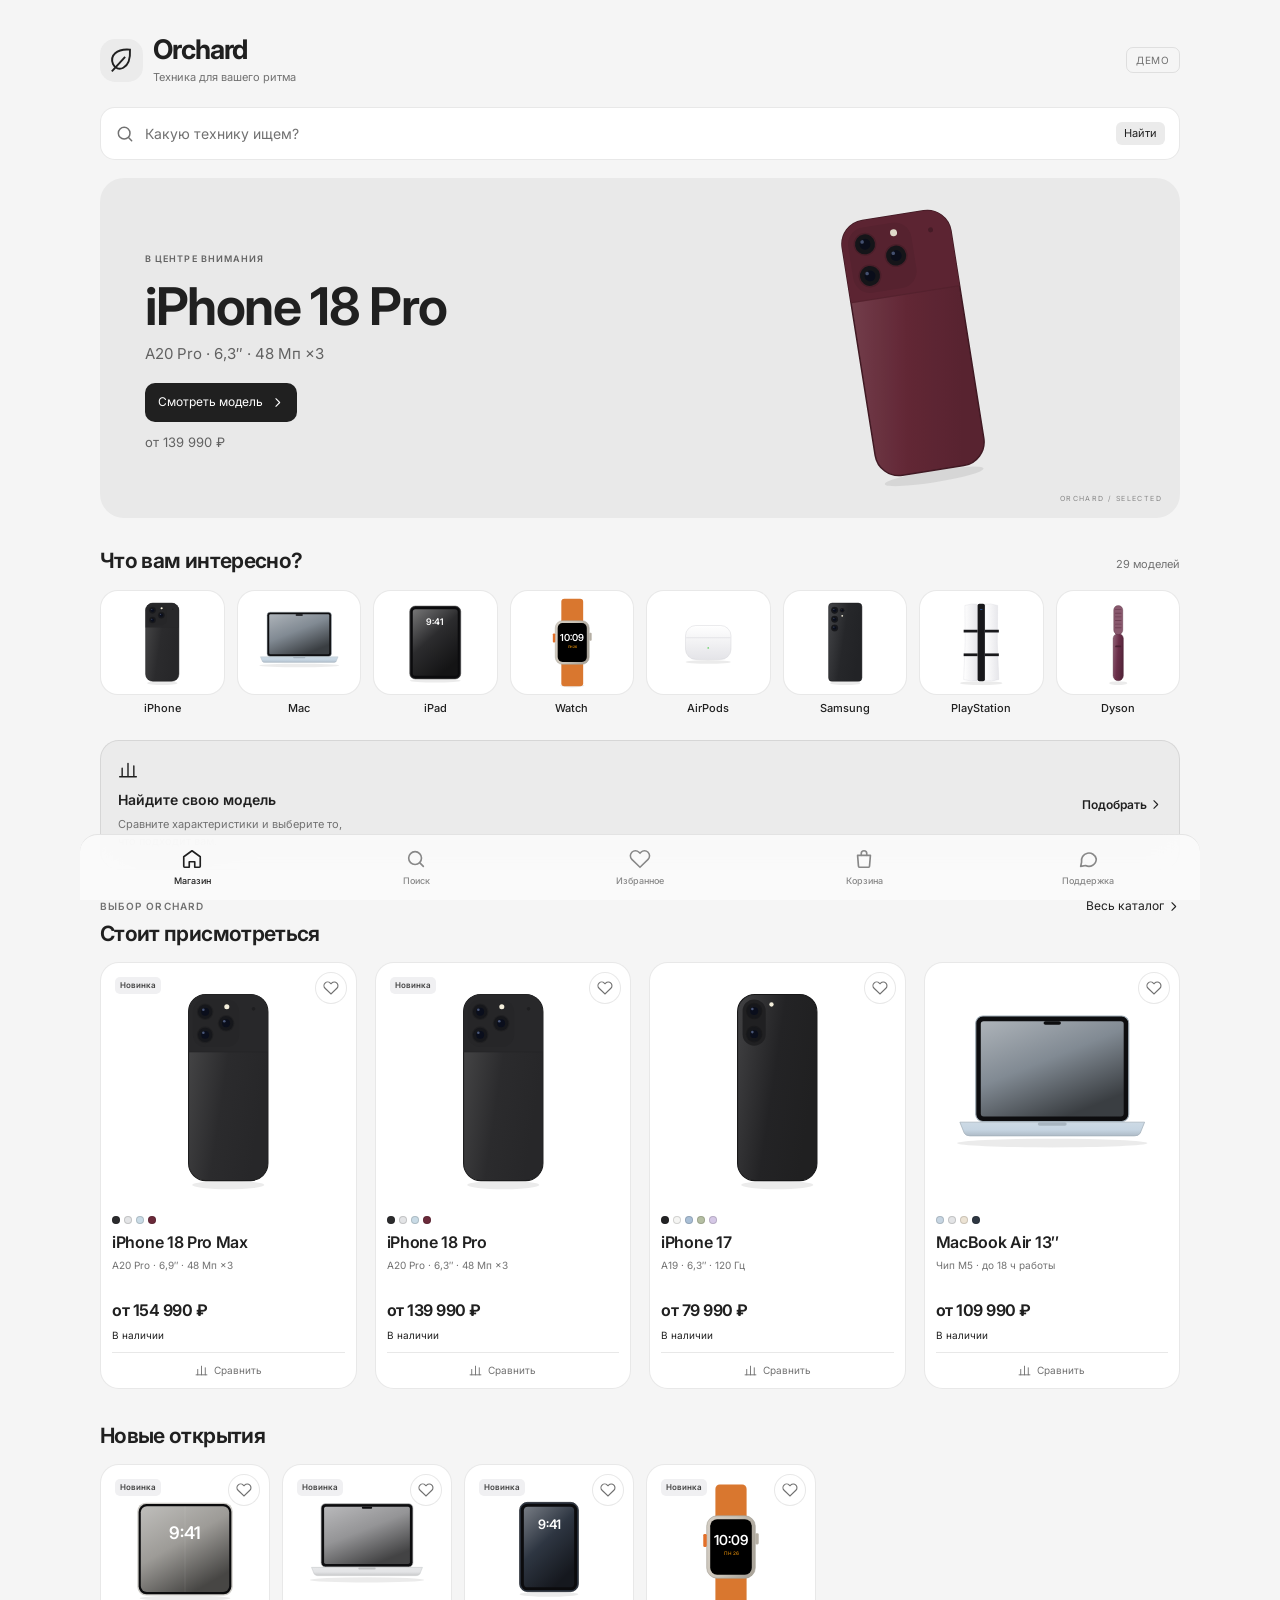
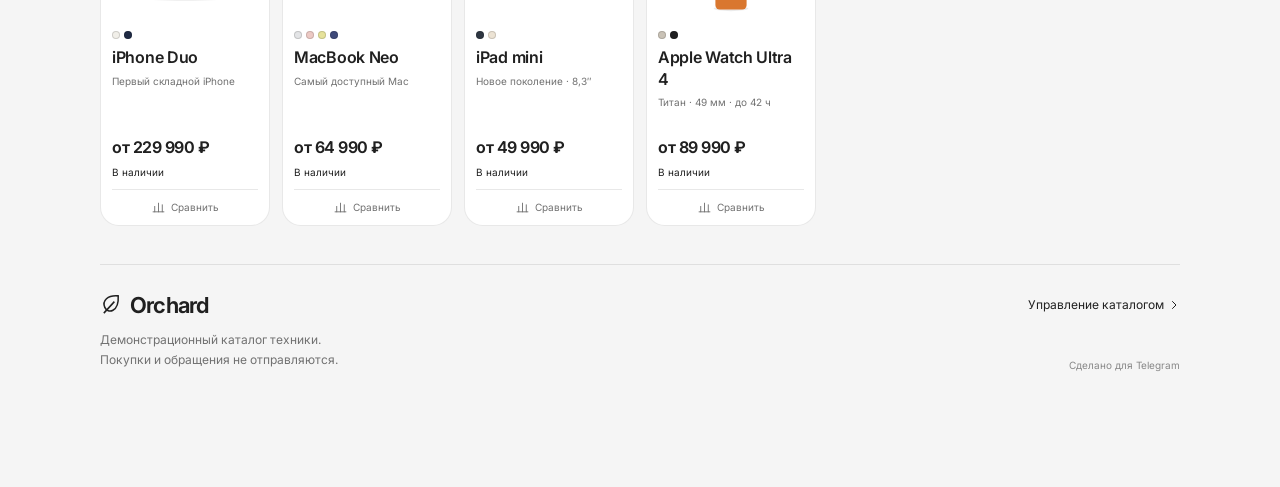
==== commit 3e448f7d: "feat: add monochrome catalog discovery and local product studio" ====
--- a/index.html
+++ b/index.html
@@ -2,24 +2,26 @@
 <html lang="ru">
 <head>
   <meta charset="utf-8">
-  <meta name="viewport" content="width=device-width, initial-scale=1, maximum-scale=1, user-scalable=no, viewport-fit=cover">
+  <meta name="viewport" content="width=device-width, initial-scale=1, viewport-fit=cover">
   <meta name="format-detection" content="telephone=no">
   <title>Orchard — магазин техники</title>
   <script src="https://telegram.org/js/telegram-web-app.js"></script>
   <link rel="preconnect" href="https://fonts.googleapis.com">
   <link rel="preconnect" href="https://fonts.gstatic.com" crossorigin>
   <link href="https://fonts.googleapis.com/css2?family=Inter:wght@400;500;600;700&display=swap" rel="stylesheet">
-  <link rel="stylesheet" href="css/style.css?v=15">
+  <link rel="stylesheet" href="css/style.css?v=17">
 </head>
 <body>
   <main id="view"></main>
   <div id="bottom"></div>
   <nav id="tabbar"></nav>
-  <div id="toast"></div>
+  <div id="toast" role="status" aria-live="polite"></div>
 
-  <script src="js/data.js?v=15"></script>
-  <script src="js/photos.js?v=15"></script>
-  <script src="js/art.js?v=15"></script>
-  <script src="js/app.js?v=15"></script>
+  <script src="js/data.js?v=17"></script>
+  <script src="js/photos.js?v=17"></script>
+  <script src="js/art.js?v=17"></script>
+  <script src="js/catalog-core.js?v=17"></script>
+  <script src="js/telegram-bridge.js?v=17"></script>
+  <script src="js/app.js?v=17"></script>
 </body>
 </html>
--- a/css/style.css
+++ b/css/style.css
@@ -334,3 +334,218 @@
 .chip.arrow svg { width: 15px; height: 15px; }
 /* крупный план — на всю галерею, без «квадратика» по центру */
 .gallery .g > img.cover { inset: 0; width: 100%; height: 100%; object-fit: cover; }
+
+/* Orchard / catalog studio — a calmer, compact storefront. */
+:root {
+  --bg:#f5f5f5; --card:#fff; --text:#202020; --text2:#717171; --text3:#888888;
+  --accent:#202020; --accent-text:#fff; --green:#202020; --chip:#ebebeb;
+  --line:rgba(0,0,0,.09); --bar:rgba(250,250,250,.95); --radius:22px;
+  --orange:#777; --red:#333;
+  --shadow:0 3px 16px rgba(0,0,0,.025);
+  --safe-b:max(env(safe-area-inset-bottom,0px),var(--tg-safe-bottom,0px),var(--tg-content-bottom,0px));
+  --safe-t:calc(var(--tg-safe-top,0px) + var(--tg-content-top,0px));
+  --tabbar-h:66px;
+}
+:root[data-theme="dark"] {
+  --bg:#111111; --card:#1e1e1e; --text:#f4f4f4; --text2:#b3b3b3; --text3:#999999;
+  --accent:#eeeeee; --accent-text:#161616; --green:#eeeeee; --chip:#2c2c2c;
+  --orange:#bbb; --red:#ddd; --line:rgba(255,255,255,.13); --bar:rgba(23,23,23,.96); --img-bg:#f5f5f5;
+}
+body { -webkit-user-select:auto; user-select:auto; padding-top:var(--safe-t); }
+button,a,input,textarea,select { touch-action:manipulation; }
+button,a { -webkit-user-select:none; user-select:none; }
+a { color:var(--accent); text-decoration:none; }
+button:focus-visible,a:focus-visible,summary:focus-visible,input:focus-visible,select:focus-visible,textarea:focus-visible { outline:3px solid var(--accent); outline-offset:3px; }
+button:disabled { opacity:.45; cursor:not-allowed; }
+[hidden] { display:none !important; }
+#view { max-width:1120px; margin:auto; min-height:calc(100svh - var(--safe-t)); }
+#view.no-tabbar { padding-bottom:calc(112px + var(--safe-b)); }
+.home-head { padding:26px 20px 22px; align-items:center; }
+.brand-lockup { display:flex; gap:10px; align-items:center; }
+.brand-mark { width:43px; height:43px; color:var(--accent); border-radius:15px; background:var(--chip); display:grid; place-items:center; }
+.brand-mark svg { width:29px; height:29px; }
+.home-head h1 { margin:0; font-size:27px; letter-spacing:-1.1px; line-height:1.1; }
+.brand-caption { margin-top:5px; font-size:11px; color:var(--text2); }
+.demo-tag { font-size:10px; border:1px solid var(--line); padding:5px 9px; border-radius:7px; color:var(--text2); letter-spacing:.08em; text-transform:uppercase; }
+.home-search { margin:0 20px 18px; width:calc(100% - 40px); padding:14px; display:flex; gap:10px; align-items:center; background:var(--card); border:1px solid var(--line); border-radius:15px; color:var(--text2); font-size:14px; text-align:left; }
+.home-search > svg { width:20px; height:20px; }
+.search-hint { margin-left:auto; font-size:11px; color:var(--accent); background:var(--chip); padding:4px 8px; border-radius:6px; }
+.feature-card { margin:0 20px; min-height:290px; border-radius:24px; background:#e9e9e9; color:#202020; position:relative; overflow:hidden; display:flex; align-items:center; padding:27px 22px 37px; isolation:isolate; }
+.feature-copy { position:relative; z-index:2; width:56%; }
+.eyebrow { font-size:10px; letter-spacing:.12em; line-height:1.5; font-weight:600; color:var(--text2); }
+.feature-card .eyebrow { color:#626262; font-size:9px; }
+.feature-card h2 { margin:12px 0 9px; font-size:33px; line-height:1.04; letter-spacing:-1.4px; font-weight:650; }
+.feature-card p { max-width:180px; font-size:12px; line-height:1.5; color:#626262; margin:0 0 18px; }
+.feature-cta { display:inline-flex; align-items:center; gap:8px; font-size:12px; background:#202020; color:#fff; padding:11px 13px; border-radius:10px; white-space:nowrap; }
+.feature-cta svg { width:13px; height:13px; }
+.feature-price { display:block; margin-top:11px; color:#626262; font-size:11px; }
+.feature-art { position:absolute; z-index:1; width:51%; height:220px; right:-6px; top:38px; transform:rotate(-9deg); }
+.feature-art img,.feature-art svg { width:100%; height:100%; object-fit:contain; mix-blend-mode:multiply; }
+.feature-index { position:absolute; bottom:15px; right:18px; color:#888888; font-size:7px; letter-spacing:.2em; }
+:root[data-theme="dark"] .feature-card { background:#e3e3e3; }
+.section-h { padding:28px 20px 14px; gap:12px; }
+.section-h h3 { font-size:21px; letter-spacing:-.65px; font-weight:650; }
+.section-h .eyebrow { display:block; margin-bottom:5px; }
+.section-h > button { display:flex; align-items:center; gap:3px; font-size:12px; white-space:nowrap; }
+.section-h svg { width:13px; height:13px; }
+.section-note { color:var(--text2); font-size:11px; }
+.cats { padding:0 20px; gap:15px 12px; }
+.cat { font-size:11px; }
+.cat .ic { border-radius:18px; background:var(--img-bg); box-shadow:none; border:1px solid var(--line); }
+.discovery-banner { margin:24px 20px 0; padding:19px 17px; background:var(--chip); border:1px solid var(--line); border-radius:19px; display:flex; align-items:center; gap:12px; }
+.discovery-banner > div { flex:1; }
+.discovery-banner svg { width:20px; height:20px; margin-bottom:8px; }
+.discovery-banner b { font-size:14px; font-weight:600; }
+.discovery-banner p { font-size:11px; color:var(--text2); margin:5px 0 0; max-width:230px; line-height:1.55; }
+.discovery-banner > button { display:flex; align-items:center; gap:2px; color:var(--accent); font-size:12px; font-weight:600; }
+.discovery-banner > button svg { width:13px; height:13px; margin:0; }
+.grid { gap:12px; padding:0 20px; }
+.pcard { padding:0; border:1px solid var(--line); border-radius:19px; box-shadow:none; }
+.product-link { display:flex; flex:1; flex-direction:column; width:100%; padding:9px 11px 0; text-align:left; min-width:0; }
+.pcard .img { width:100%; margin:0 0 11px; background:var(--img-bg); border-radius:13px; box-shadow:none; padding:6px; }
+:root[data-theme="dark"] .pcard .img { background:#f5f5f5; }
+.pcard .nm { font-size:14px; line-height:1.35; letter-spacing:-.3px; font-weight:600; }
+.pcard .card-sub { font-size:10px; line-height:1.45; color:var(--text2); margin-top:5px; display:-webkit-box; -webkit-line-clamp:2; -webkit-box-orient:vertical; overflow:hidden; min-height:29px; }
+.pcard .pr { font-weight:650; font-size:16px; letter-spacing:-.5px; padding-top:12px; margin-top:auto; }
+.pcard .st { font-size:10px; margin:6px 0 10px; }
+.pcard .sw { margin-bottom:8px; height:8px; }
+.pcard .sw i { width:8px; height:8px; }
+.pcard .badge { top:14px; left:14px; font-size:8px; border-radius:5px; padding:3px 5px; background:#eeeeee; color:#444444; }
+.pcard .badge.sale { background:#eeeeee; color:#444444; }
+.old-price { color:var(--text3); font-size:10px; }
+.favorite-btn { position:absolute; right:9px; top:9px; z-index:3; width:32px; height:32px; display:grid; place-items:center; background:var(--card); border:1px solid var(--line); border-radius:50%; color:var(--text2); }
+.favorite-btn svg { width:16px; height:16px; }
+.favorite-btn.selected { color:var(--accent); }
+.favorite-btn.selected svg { fill:var(--accent); }
+.compare-btn { border-top:1px solid var(--line); width:calc(100% - 22px); margin:0 11px; display:flex; justify-content:center; align-items:center; gap:6px; color:var(--text2); font-size:10px; min-height:36px; }
+.compare-btn svg { width:13px; height:13px; }
+.compare-btn.selected { color:var(--accent); font-weight:600; }
+.hscroll { padding:0 20px 4px; }
+.hscroll .pcard { flex-basis:170px; }
+.store-footer { margin:34px 20px 0; padding:25px 0 10px; border-top:1px solid var(--line); }
+.footer-brand { display:flex; align-items:center; font-size:22px; font-weight:650; gap:7px; letter-spacing:-.8px; }
+.footer-brand svg { width:23px; height:23px; color:var(--accent); }
+.store-footer p { color:var(--text2); font-size:12px; line-height:1.6; margin:10px 0 18px; }
+.store-footer a { display:inline-flex; align-items:center; gap:4px; font-size:12px; }
+.store-footer a svg { width:12px; height:12px; }
+.store-footer > span { display:block; font-size:10px; color:var(--text3); margin-top:22px; }
+.catalog-heading { padding:24px 20px 12px; }
+.catalog-heading h1 { font-size:32px; margin:5px 0 0; letter-spacing:-1.2px; line-height:1.2; }
+.catalog-heading p { font-size:13px; color:var(--text2); margin:9px 0 0; }
+.searchbox { padding:10px 20px 14px; top:var(--safe-t); }
+.searchbox label { background:var(--card); border:1px solid var(--line); padding:12px; border-radius:13px; }
+.searchbox input { min-width:0; width:100%; font-size:16px; }
+.searchbox button { width:24px; height:24px; font-size:23px; color:var(--text2); }
+.filters { margin:0 20px 10px; border:1px solid var(--line); background:var(--card); border-radius:15px; }
+.filters summary { list-style:none; display:flex; gap:9px; padding:15px 13px; align-items:center; cursor:pointer; font-size:13px; font-weight:550; }
+.filters summary::-webkit-details-marker { display:none; }
+.filters summary svg { width:17px; height:17px; color:var(--accent); }
+.filters summary svg:last-child { margin-left:auto; width:13px; }
+.filter-summary { font-size:10px; color:var(--text3); font-weight:400; }
+.filters[open] summary { border-bottom:1px solid var(--line); }
+.filters[open] summary svg:last-child { transform:rotate(90deg); }
+#catalog-filter { padding:14px; }
+.filter-fields { display:grid; grid-template-columns:1fr 1fr; gap:13px 10px; }
+.filter-fields label { min-width:0; display:block; font-size:11px; color:var(--text2); }
+.filter-fields input,.filter-fields select { width:100%; min-width:0; height:42px; margin-top:6px; padding:8px; background:var(--bg); color:var(--text); border:1px solid var(--line); border-radius:8px; font:inherit; font-size:14px; }
+.filter-checks { display:flex; flex-wrap:wrap; align-items:center; gap:15px; margin:17px 0; font-size:12px; }
+input[type="checkbox"] { accent-color:var(--accent); width:16px; height:16px; vertical-align:middle; }
+.filter-checks label { display:flex; gap:5px; align-items:center; }
+.text-button { color:var(--accent); font-size:12px; }
+.filter-checks .text-button { margin-left:auto; }
+.filter-apply { font-size:13px; padding:11px; border-radius:9px; }
+.results-head { display:flex; justify-content:space-between; gap:10px; font-size:11px; padding:12px 20px 15px; color:var(--text2); }
+.results-head span:first-child { font-weight:600; color:var(--text); }
+.empty { padding-top:45px; }
+.empty p { font-size:14px; line-height:1.6; }
+.empty .big { width:68px; height:68px; color:var(--accent); background:var(--chip); box-shadow:none; }
+.empty .big svg { width:28px; height:28px; }
+.btn { border-radius:12px; font-size:14px; min-height:44px; padding:12px 17px; }
+.topbar { top:var(--safe-t); }
+.tg .backbtn { visibility:visible; }
+.tg-native-back .backbtn { visibility:hidden; }
+.product-toolbar { display:flex; gap:8px; align-items:center; flex-wrap:wrap; padding:12px 16px; }
+.product-toolbar .chip { display:flex; gap:5px; align-items:center; font-size:11px; min-height:34px; padding:5px 10px; }
+.product-toolbar .chip svg { width:14px; height:14px; }
+.product-toolbar .text-button { margin-left:auto; font-size:11px; }
+.gallery-wrap { margin:0 16px; border-radius:23px; overflow:hidden; background:#f5f5f5; }
+.gallery .g { aspect-ratio:1/.85; }
+.gallery .g img { mix-blend-mode:multiply; }
+.pd { padding:18px 20px 24px; border-radius:0 0 23px 23px; background:transparent; }
+.pd h1 { font-size:29px; }
+.pd .sub { font-size:13px; }
+.seg button { background:var(--card); }
+.seg button.on { border-color:var(--accent); box-shadow:inset 0 0 0 .5px var(--accent); }
+.info-card { border:1px solid var(--line); box-shadow:none; }
+.buybar { padding:12px 20px calc(12px + var(--safe-b)); background:var(--bar); }
+.buybar .sum b { font-size:19px; }
+.buybar .btn { font-size:13px; }
+#tabbar { max-width:1120px; margin:auto; left:0; right:0; border-radius:18px 18px 0 0; }
+#tabbar button { font-size:9px; gap:5px; }
+#tabbar button svg { width:22px; height:22px; }
+#compare-tray { position:fixed; z-index:35; bottom:calc(var(--tabbar-h) + var(--safe-b) + 10px); left:20px; right:20px; max-width:1080px; margin:auto; display:flex; align-items:center; gap:12px; padding:11px 12px; background:var(--text); color:var(--bg); box-shadow:0 8px 35px #0002; border-radius:15px; }
+#compare-tray > div { flex:1; }
+#compare-tray b { font-size:12px; display:block; }
+#compare-tray small { font-size:10px; display:block; opacity:.65; margin-top:3px; }
+#compare-tray .btn { background:var(--bg); color:var(--text); padding:10px 13px; font-size:11px; min-height:38px; }
+.tray-clear { font-size:22px; width:20px; }
+.has-compare #view { padding-bottom:calc(var(--tabbar-h) + var(--safe-b) + 115px); }
+.compare-options { display:flex; justify-content:space-between; gap:12px; padding:15px 20px; align-items:center; font-size:12px; }
+.comparison-scroll { overflow-x:auto; margin:0 0 22px; }
+.comparison { border-collapse:separate; border-spacing:0; width:100%; font-size:12px; }
+.comparison th,.comparison td { border-bottom:1px solid var(--line); text-align:left; padding:14px 12px; min-width:160px; max-width:220px; vertical-align:top; line-height:1.55; background:var(--card); }
+.comparison th:first-child { min-width:106px; width:106px; position:sticky; left:0; z-index:2; background:var(--bg); font-size:10px; color:var(--text2); font-weight:500; }
+.comparison th small { display:block; font-size:9px; margin-top:6px; }
+.comparison thead th { position:relative; padding-top:35px; }
+.compare-image { width:118px; height:120px; margin:0 auto 15px; background:var(--img-bg); border-radius:12px; }
+.compare-image img,.compare-image svg { height:100%; width:100%; object-fit:contain; }
+.compare-product { text-align:left; width:100%; }
+.compare-product b { display:block; font-size:13px; }
+.compare-product span { display:block; font-size:12px; color:var(--accent); margin-top:5px; }
+.compare-remove { position:absolute; right:10px; top:6px; width:25px; height:25px; border-radius:50%; background:var(--chip); color:var(--text2); font-size:20px; }
+.comparison .diff-row td { background:var(--chip); }
+.demo-notice { margin:0 20px 18px; color:var(--text2); padding:12px; border-radius:12px; background:var(--chip); font-size:12px; line-height:1.6; }
+.storage-warning { color:var(--orange); }
+.msg.me { color:var(--accent-text); }
+.composer { padding-bottom:8px; }
+.composer form { min-width:0; }
+.composer input { min-width:0; width:100%; }
+#toast { top:calc(var(--safe-t) + 12px); max-width:calc(100% - 28px); white-space:normal; text-align:center; font-size:12px; background:var(--text); color:var(--bg); }
+@media(min-width:700px) {
+  .home-head { padding-top:35px; }
+  .feature-card { min-height:340px; padding:45px; }
+  .feature-card h2 { font-size:52px; }
+  .feature-card p { max-width:340px; font-size:15px; }
+  .feature-art { width:43%; height:300px; top:16px; right:35px; }
+  .feature-price { font-size:13px; }
+  .cats { grid-template-columns:repeat(8,minmax(0,1fr)); }
+  .cat .ic { max-height:105px; }
+  .grid { grid-template-columns:repeat(4,minmax(0,1fr)); gap:18px; }
+  .pcard .nm { font-size:16px; }
+  .filter-fields { grid-template-columns:repeat(3,minmax(0,1fr)); }
+  .gallery-wrap { max-width:520px; margin:0 auto; }
+  .pd { max-width:700px; margin:auto; }
+  .info-card { max-width:740px; margin-left:auto; margin-right:auto; }
+  .buybar { max-width:1120px; margin:auto; border-radius:18px 18px 0 0; }
+  .store-footer { display:grid; grid-template-columns:1fr 1fr; align-items:center; }
+  .store-footer p { grid-row:2; }
+  .store-footer > a { justify-self:end; }
+  .store-footer > span { justify-self:end; }
+  .filter-apply { max-width:230px; margin-left:auto; }
+}
+@media(max-width:359px) {
+  .feature-card { padding-left:16px; min-height:280px; }
+  .feature-card h2 { font-size:29px; }
+  .feature-cta { font-size:10px; }
+  .feature-art { right:-18px; }
+  .brand-caption { font-size:10px; }
+  .buybar { padding-left:12px; padding-right:12px; gap:6px; }
+  .buybar .btn { padding-left:12px; padding-right:12px; font-size:12px; }
+  .buybar .sum b { font-size:17px; }
+}
+@media(prefers-reduced-motion:reduce) { *,*::before,*::after { animation:none!important; transition:none!important; scroll-behavior:auto!important; } }
+.feature-art { mix-blend-mode:multiply; }
+.feature-art img,.feature-art svg { mix-blend-mode:normal; }
+.ava { background:var(--text); color:var(--bg); }
+#toast svg { color:currentColor; }
+input,textarea,select { font-size:16px; }
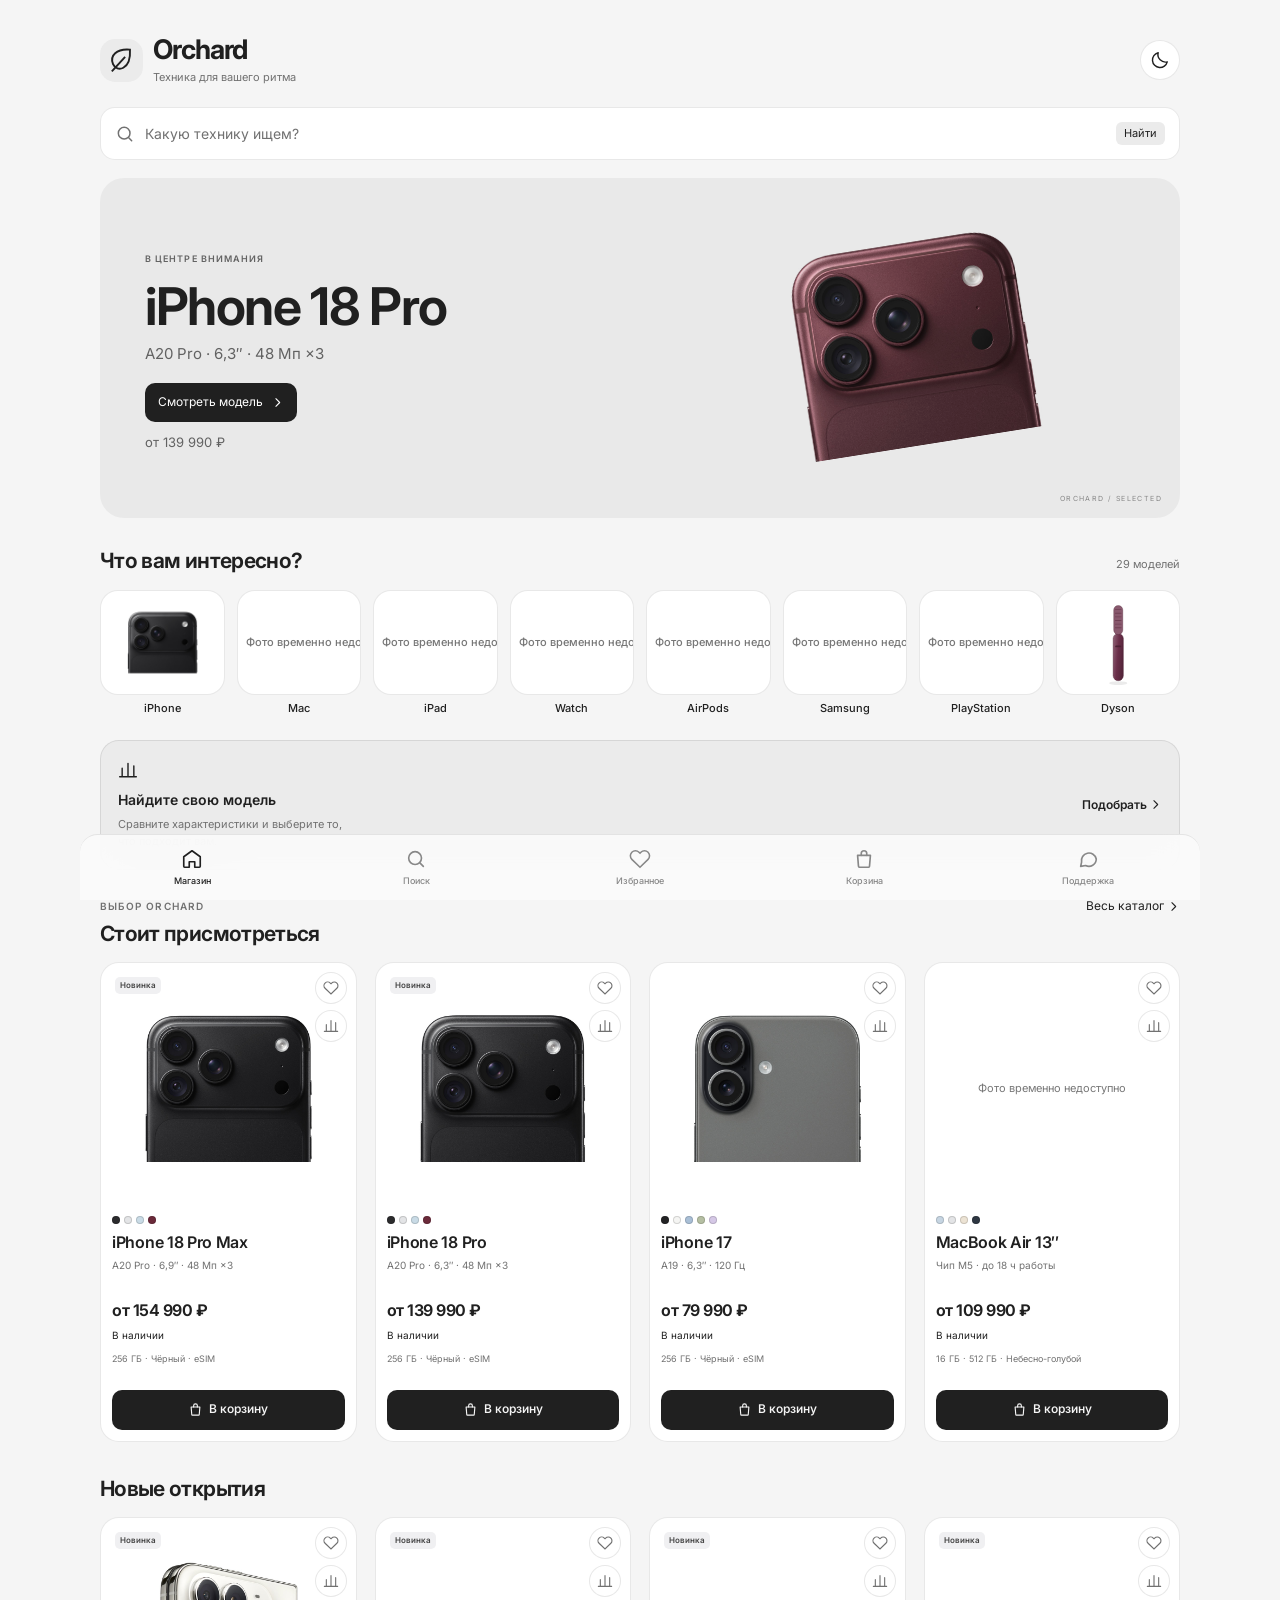
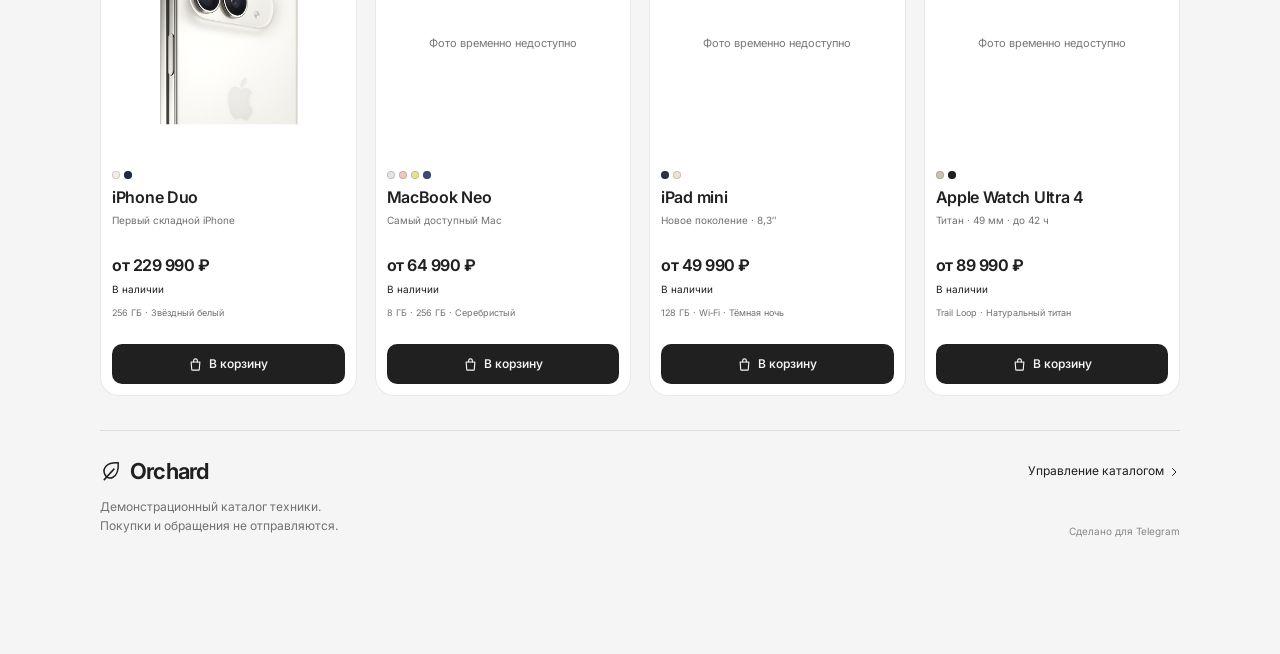
==== commit 31b83183: "fix: fit comparison to mobile screens and prioritize cart actions" ====
--- a/index.html
+++ b/index.html
@@ -9,7 +9,7 @@
   <link rel="preconnect" href="https://fonts.googleapis.com">
   <link rel="preconnect" href="https://fonts.gstatic.com" crossorigin>
   <link href="https://fonts.googleapis.com/css2?family=Inter:wght@400;500;600;700&display=swap" rel="stylesheet">
-  <link rel="stylesheet" href="css/style.css?v=17">
+  <link rel="stylesheet" href="css/style.css?v=18">
 </head>
 <body>
   <main id="view"></main>
@@ -17,11 +17,11 @@
   <nav id="tabbar"></nav>
   <div id="toast" role="status" aria-live="polite"></div>
 
-  <script src="js/data.js?v=17"></script>
-  <script src="js/photos.js?v=17"></script>
-  <script src="js/art.js?v=17"></script>
-  <script src="js/catalog-core.js?v=17"></script>
-  <script src="js/telegram-bridge.js?v=17"></script>
-  <script src="js/app.js?v=17"></script>
+  <script src="js/data.js?v=18"></script>
+  <script src="js/photos.js?v=18"></script>
+  <script src="js/art.js?v=18"></script>
+  <script src="js/catalog-core.js?v=18"></script>
+  <script src="js/telegram-bridge.js?v=18"></script>
+  <script src="js/app.js?v=18"></script>
 </body>
 </html>
--- a/css/style.css
+++ b/css/style.css
@@ -549,3 +549,38 @@
 .ava { background:var(--text); color:var(--bg); }
 #toast svg { color:currentColor; }
 input,textarea,select { font-size:16px; }
+
+/* Keep discovery and comparison inside the screen, including narrow iOS WebViews. */
+.theme-toggle { width:40px; height:40px; flex:0 0 40px; display:grid; place-items:center; border:1px solid var(--line); border-radius:50%; color:var(--text); background:var(--card); }
+.theme-toggle svg { width:20px; height:20px; }
+.topbar .spacer { display:flex; justify-content:flex-end; align-items:center; }
+.topbar .theme-toggle { width:34px; height:34px; flex-basis:34px; }
+.discovery-grid { align-items:stretch; }
+.discovery-grid .pcard { min-width:0; width:100%; }
+.discovery-grid .product-link { min-height:0; }
+.comparison-scroll { width:100%; max-width:100%; overflow:visible; }
+.comparison { width:100%; max-width:100%; table-layout:fixed; font-size:clamp(10px,2.65vw,12px); }
+.comparison th,.comparison td { min-width:0; max-width:none; padding:12px clamp(5px,1.5vw,12px); overflow-wrap:anywhere; word-break:normal; }
+.comparison th:first-child { position:static; left:auto; min-width:0; width:22%; font-size:clamp(9px,2.4vw,11px); }
+.comparison thead th { padding-top:40px; }
+.compare-product { min-width:0; }
+.compare-image { width:100%; max-width:118px; height:auto; aspect-ratio:1; margin:0 auto 12px; }
+.compare-product b { font-size:clamp(10px,2.8vw,13px); line-height:1.45; }
+.compare-product span { font-size:clamp(9px,2.6vw,12px); line-height:1.5; }
+.compare-remove { right:5px; }
+#compare-tray { background:#202020; color:#fff; border:1px solid #3a3a3a; }
+#compare-tray .btn { background:#f2f2f2; color:#171717; }
+:root[data-theme="dark"] #compare-tray { background:#1c1c1c; color:#f5f5f5; border-color:#424242; }
+:root[data-theme="dark"] #compare-tray .btn { background:#ededed; color:#171717; }
+.photo-unavailable { display:grid; place-items:center; width:100%; height:100%; font-size:11px; line-height:1.5; text-align:center; color:#777; padding:8px; }
+.pcard .img > .photo-unavailable,.gallery .g > .photo-unavailable,.cat .ic > .photo-unavailable { position:absolute; inset:0; }
+.card-actions { position:absolute; top:9px; right:9px; z-index:3; display:flex; flex-direction:column; gap:6px; }
+.card-actions .favorite-btn { position:static; }
+.compare-icon { width:32px; height:32px; display:grid; place-items:center; border:1px solid var(--line); border-radius:50%; color:var(--text2); background:var(--card); }
+.compare-icon svg { width:16px; height:16px; }
+.compare-icon.selected { background:var(--text); color:var(--bg); }
+.card-purchase { padding:0 11px 11px; }
+.card-purchase > small { display:-webkit-box; -webkit-line-clamp:2; -webkit-box-orient:vertical; overflow:hidden; min-height:30px; font-size:9px; line-height:1.5; color:var(--text2); margin:0 0 8px; }
+.card-add { display:flex; align-items:center; justify-content:center; gap:6px; width:100%; min-height:40px; padding:8px 6px; border-radius:10px; background:var(--text); color:var(--bg); font-size:12px; font-weight:550; }
+.card-add svg { width:15px; height:15px; }
+.card-add.in-cart { background:var(--chip); color:var(--text); }
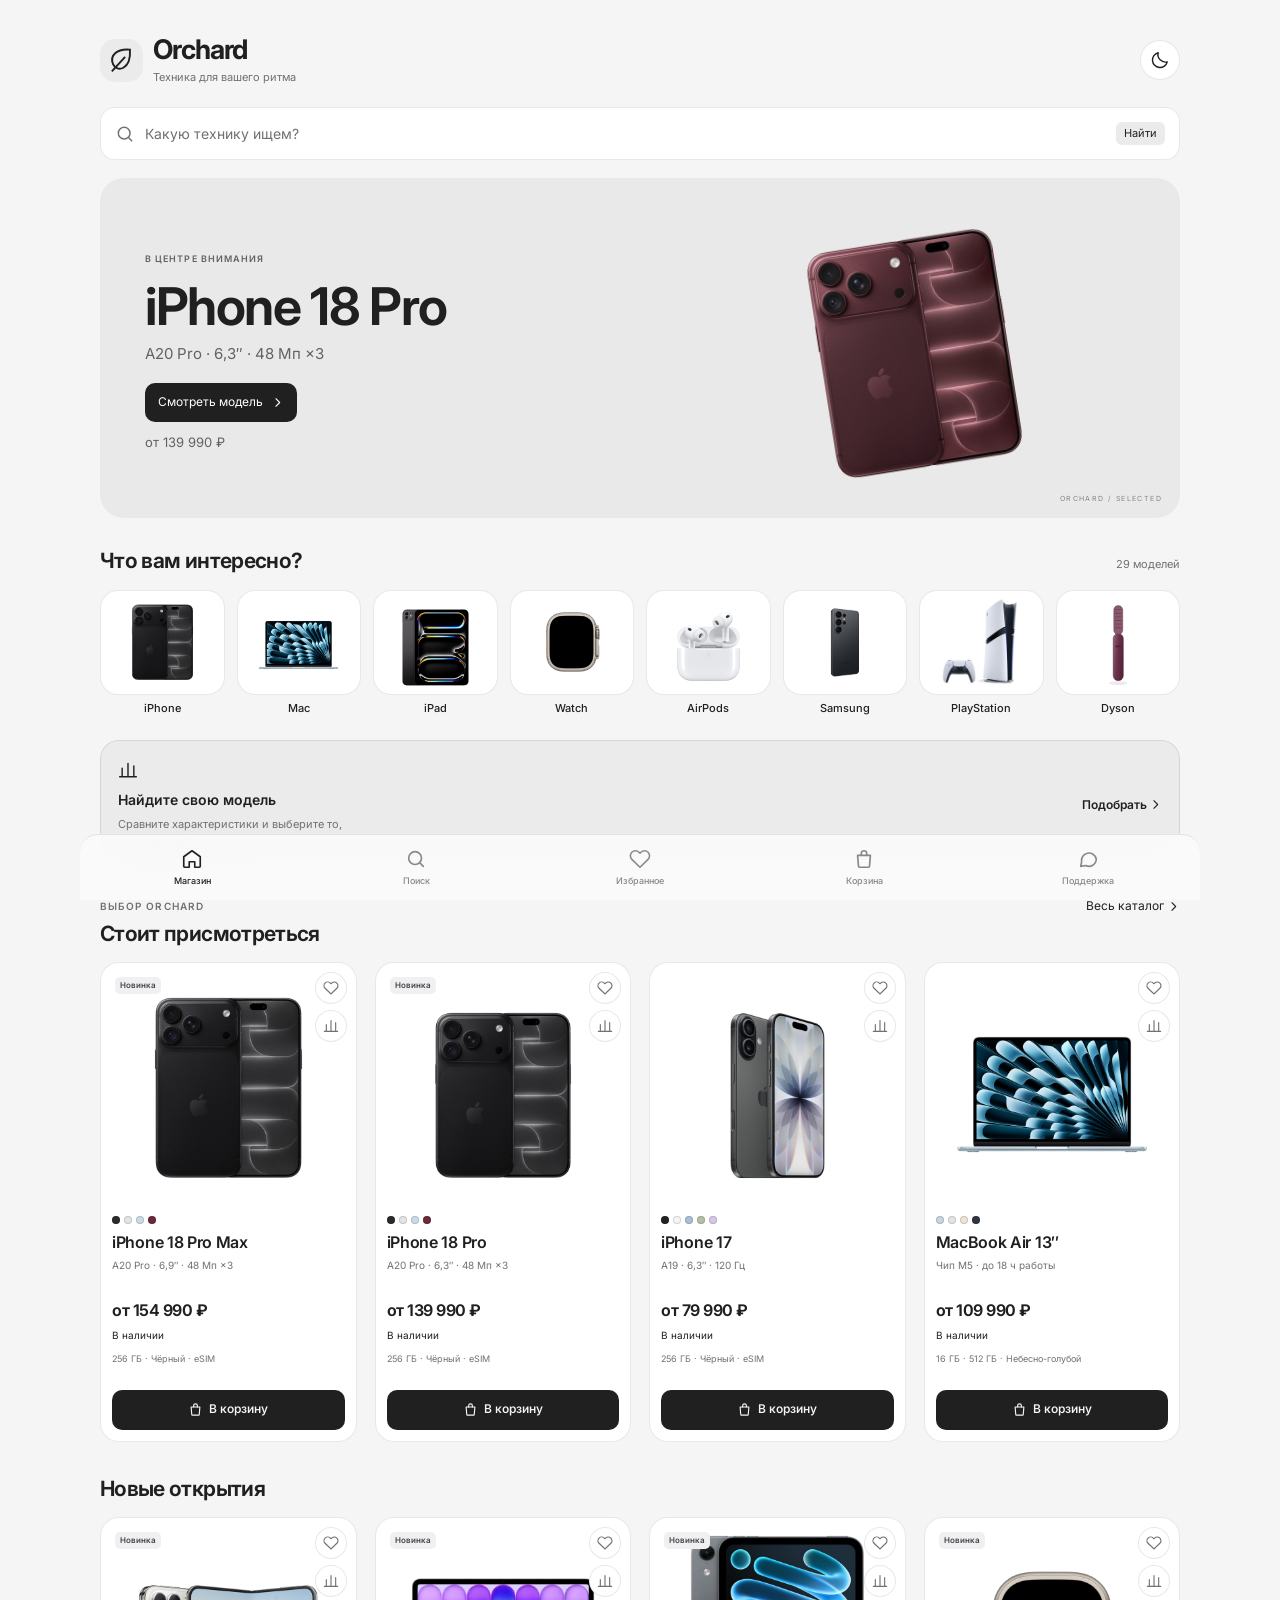
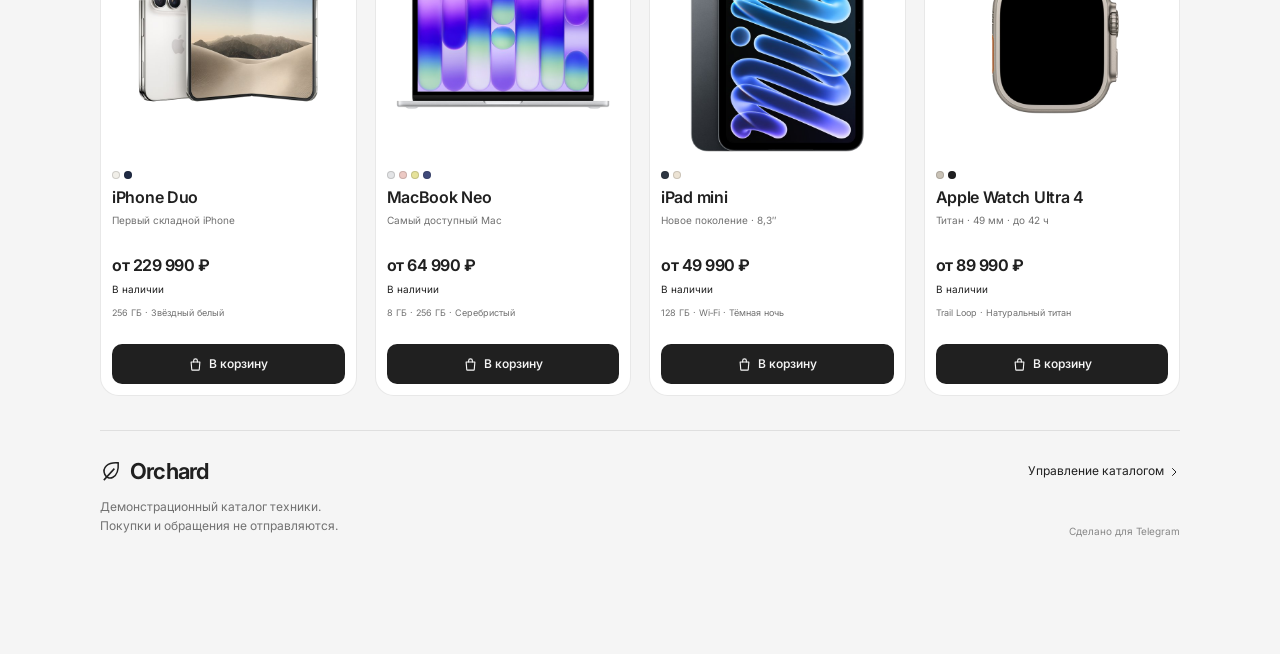
==== commit 477f64b4: "fix: preserve white product stages with transparent photos and bounded previews" ====
--- a/index.html
+++ b/index.html
@@ -9,7 +9,7 @@
   <link rel="preconnect" href="https://fonts.googleapis.com">
   <link rel="preconnect" href="https://fonts.gstatic.com" crossorigin>
   <link href="https://fonts.googleapis.com/css2?family=Inter:wght@400;500;600;700&display=swap" rel="stylesheet">
-  <link rel="stylesheet" href="css/style.css?v=18">
+  <link rel="stylesheet" href="css/style.css?v=20">
 </head>
 <body>
   <main id="view"></main>
@@ -17,11 +17,13 @@
   <nav id="tabbar"></nav>
   <div id="toast" role="status" aria-live="polite"></div>
 
-  <script src="js/data.js?v=18"></script>
-  <script src="js/photos.js?v=18"></script>
-  <script src="js/art.js?v=18"></script>
-  <script src="js/catalog-core.js?v=18"></script>
-  <script src="js/telegram-bridge.js?v=18"></script>
-  <script src="js/app.js?v=18"></script>
+  <script src="js/data.js?v=20"></script>
+  <script src="js/photos.js?v=20"></script>
+  <script src="js/art.js?v=20"></script>
+  <script src="js/catalog-core.js?v=20"></script>
+  <script src="js/telegram-bridge.js?v=20"></script>
+  <script src="js/photo-assets.js?v=20"></script>
+  <script src="js/photo-background.js?v=20"></script>
+  <script src="js/app.js?v=20"></script>
 </body>
 </html>
--- a/css/style.css
+++ b/css/style.css
@@ -584,3 +584,15 @@
 .card-add { display:flex; align-items:center; justify-content:center; gap:6px; width:100%; min-height:40px; padding:8px 6px; border-radius:10px; background:var(--text); color:var(--bg); font-size:12px; font-weight:550; }
 .card-add svg { width:15px; height:15px; }
 .card-add.in-cart { background:var(--chip); color:var(--text); }
+/* A definite image box avoids Safari's cyclic percentage-height expansion. */
+.compare-image { position:relative; width:100%; max-width:118px; height:clamp(68px,20vw,118px); aspect-ratio:auto; overflow:hidden; }
+.compare-image > img,.compare-image > svg { position:absolute; inset:0; width:100%; height:100%; object-fit:contain; }
+/* Transparent display masks reveal the surrounding UI in both themes. */
+:root { --img-bg:transparent; }
+:root[data-theme="dark"] { --img-bg:transparent; }
+.pcard .img,:root[data-theme="dark"] .pcard .img,.cat .ic,.compare-image,.citem .img,.studio-thumb { background:transparent; }
+.gallery-wrap { background:var(--card); }
+.feature-art,.feature-art img,.feature-art svg,.gallery .g img { mix-blend-mode:normal; }
+/* White product stages are intentional; only the image's own backdrop is transparent. */
+:root,:root[data-theme="dark"] { --img-bg:#ffffff; }
+.pcard .img,:root[data-theme="dark"] .pcard .img,.cat .ic,.compare-image,.citem .img,.studio-thumb,.gallery-wrap { background:var(--img-bg); }
